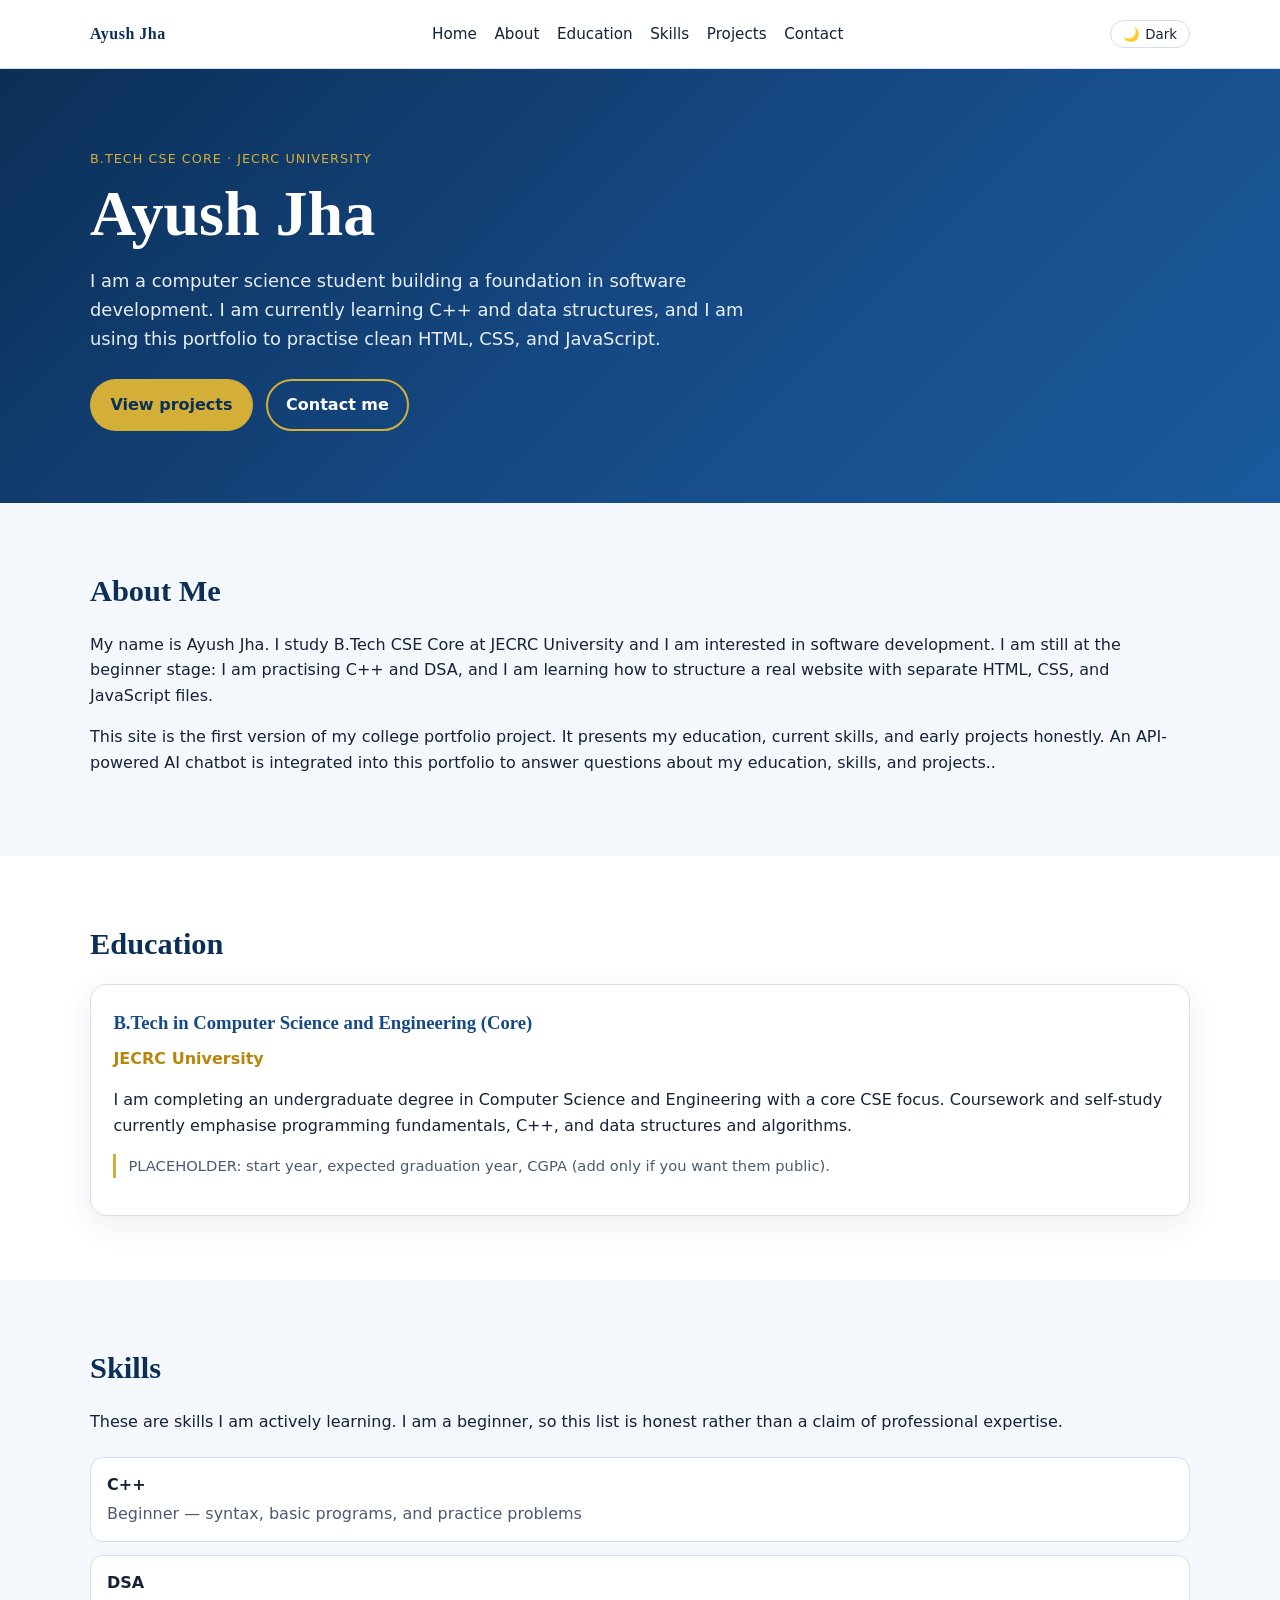
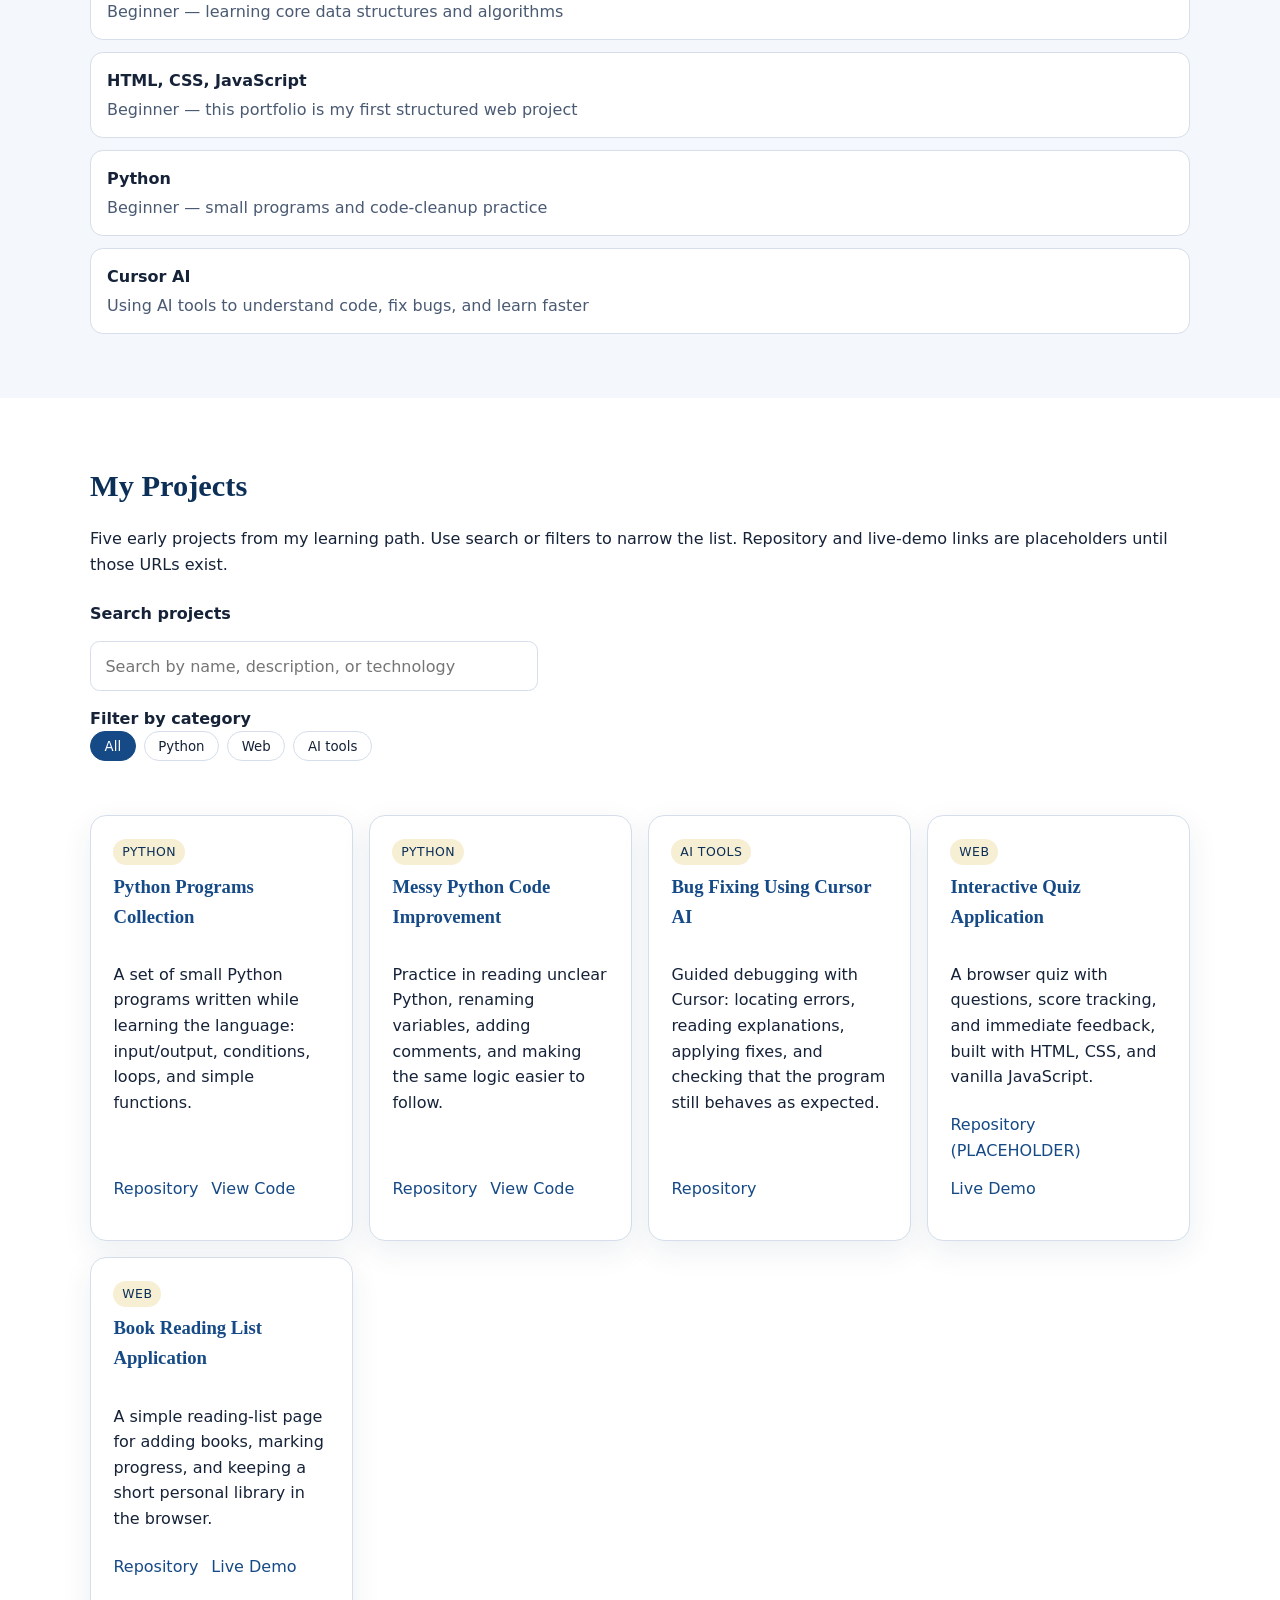
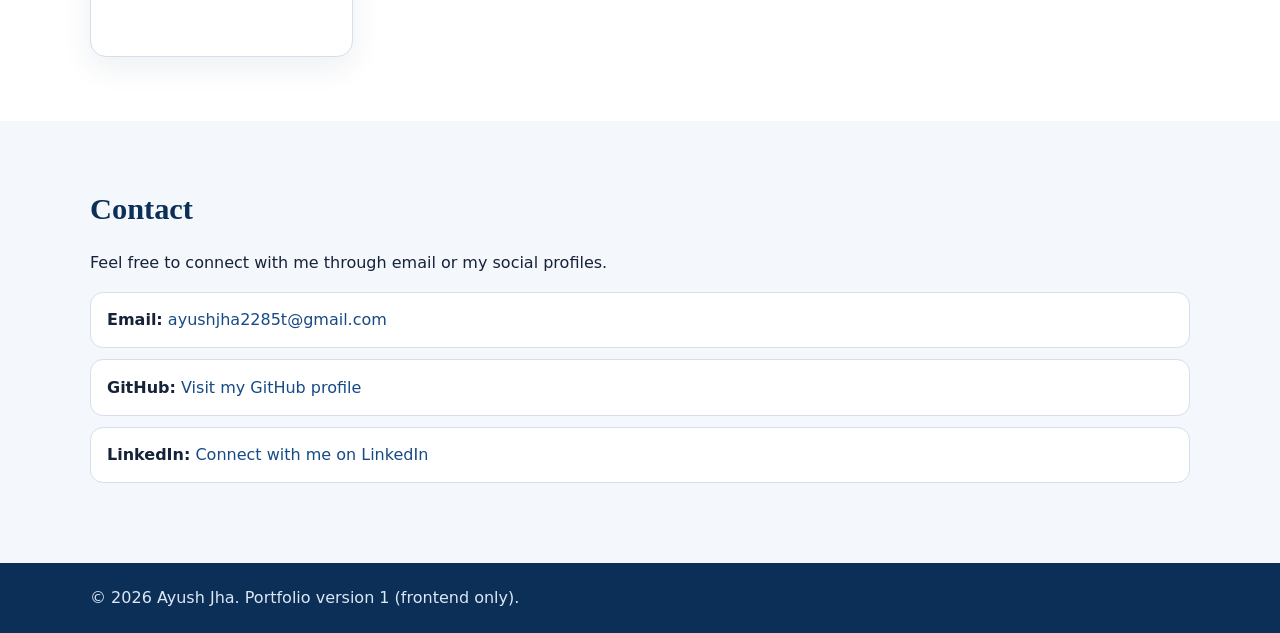
==== index.html @ 2a91a2f9 "Fix book reading list links" ====
<!DOCTYPE html>
<html lang="en">
  <head>
    <meta charset="UTF-8" />
    <meta name="viewport" content="width=device-width, initial-scale=1.0" />
    <meta
      name="description"
      content="Personal portfolio of Ayush Jha, B.Tech CSE student at JECRC University."
    />
    <title>Ayush Jha | Portfolio</title>
    <!-- Styles live in a separate file so HTML stays easy to read. -->
    <link rel="stylesheet" href="style.css" />
  </head>
  <body>
    <a class="skip-link" href="#main">Skip to main content</a>

    <header class="site-header">
      <div class="container header-inner">
        <a class="logo" href="#home">Ayush Jha</a>

        <!-- Desktop navigation. On small screens this becomes a slide-down menu. -->
        <nav class="site-nav" id="primary-nav" aria-label="Primary">
          <ul class="nav-list">
            <li><a href="#home">Home</a></li>
            <li><a href="#about">About</a></li>
            <li><a href="#education">Education</a></li>
            <li><a href="#skills">Skills</a></li>
            <li><a href="#projects">Projects</a></li>
            <li><a href="#contact">Contact</a></li>
          </ul>
        </nav>

        <div class="header-actions">
          <button
            type="button"
            class="theme-toggle"
            id="theme-toggle"
            aria-label="Switch to dark mode"
          >
            <span class="theme-toggle-icon" aria-hidden="true">🌙</span>
            <span class="theme-toggle-text">Dark</span>
          </button>

          <button
            type="button"
            class="nav-toggle"
            id="nav-toggle"
            aria-expanded="false"
            aria-controls="primary-nav"
            aria-label="Open menu"
          >
            <span class="nav-toggle-bar"></span>
            <span class="nav-toggle-bar"></span>
            <span class="nav-toggle-bar"></span>
          </button>
        </div>
      </div>
    </header>

    <main id="main">
      <!-- HOME -->
      <section class="hero" id="home">
        <div class="container hero-inner">
          <p class="eyebrow">B.Tech CSE Core · JECRC University</p>
          <h1>Ayush Jha</h1>
          <p class="hero-lead">
            I am a computer science student building a foundation in software
            development. I am currently learning C++ and data structures, and I
            am using this portfolio to practise clean HTML, CSS, and JavaScript.
          </p>
          <div class="hero-actions">
            <a class="btn btn-primary" href="#projects">View projects</a>
            <a class="btn btn-secondary" href="#contact">Contact me</a>
          </div>
        </div>
      </section>

      <!-- ABOUT -->
      <section class="section" id="about">
        <div class="container">
          <h2>About Me</h2>
          <p>
            My name is Ayush Jha. I study B.Tech CSE Core at JECRC University
            and I am interested in software development. I am still at the
            beginner stage: I am practising C++ and DSA, and I am learning how
            to structure a real website with separate HTML, CSS, and JavaScript
            files.
          </p>
          <p>
            This site is the first version of my college portfolio project. It
            presents my education, current skills, and early projects honestly.
            An API-powered AI chatbot is integrated into this portfolio to answer questions about my education, skills, and projects..
          </p>
        </div>
      </section>

      <!-- EDUCATION -->
      <section class="section section-alt" id="education">
        <div class="container">
          <h2>Education</h2>
          <article class="edu-card">
            <h3>B.Tech in Computer Science and Engineering (Core)</h3>
            <p class="edu-meta">JECRC University</p>
            <p>
              I am completing an undergraduate degree in Computer Science and
              Engineering with a core CSE focus. Coursework and self-study
              currently emphasise programming fundamentals, C++, and data
              structures and algorithms.
            </p>
            <p class="placeholder-note">
              PLACEHOLDER: start year, expected graduation year, CGPA (add only
              if you want them public).
            </p>
          </article>
        </div>
      </section>

      <!-- SKILLS -->
      <section class="section" id="skills">
        <div class="container">
          <h2>Skills</h2>
          <p>
            These are skills I am actively learning. I am a beginner, so this
            list is honest rather than a claim of professional expertise.
          </p>
          <ul class="skill-list">
            <li>
              <strong>C++</strong>
              <span>Beginner — syntax, basic programs, and practice problems</span>
            </li>
            <li>
              <strong>DSA</strong>
              <span>Beginner — learning core data structures and algorithms</span>
            </li>
            <li>
              <strong>HTML, CSS, JavaScript</strong>
              <span>Beginner — this portfolio is my first structured web project</span>
            </li>
            <li>
              <strong>Python</strong>
              <span>Beginner — small programs and code-cleanup practice</span>
            </li>
            <li>
              <strong>Cursor AI</strong>
              <span>Using AI tools to understand code, fix bugs, and learn faster</span>
            </li>
          </ul>
        </div>
      </section>

      <!-- PROJECTS -->
      <section class="section section-alt" id="projects">
        <div class="container">
          <h2>My Projects</h2>
          <p>
            Five early projects from my learning path. Use search or filters to
            narrow the list. Repository and live-demo links are placeholders
            until those URLs exist.
          </p>

          <div class="project-toolbar">
            <label class="search-label" for="project-search">Search projects</label>
            <input
              type="search"
              id="project-search"
              placeholder="Search by name, description, or technology"
            />

            <fieldset class="filter-group">
              <legend>Filter by category</legend>
              <button type="button" class="filter-btn is-active" data-filter="all">
                All
              </button>
              <button type="button" class="filter-btn" data-filter="python">
                Python
              </button>
              <button type="button" class="filter-btn" data-filter="web">
                Web
              </button>
              <button type="button" class="filter-btn" data-filter="ai">
                AI tools
              </button>
            </fieldset>
          </div>

          <p class="filter-status" id="filter-status" aria-live="polite"></p>

          <div class="project-grid" id="project-grid">
            <article
              class="project-card"
              data-category="python" 
              data-search="python programs collection beginner scripts"
            >
              <p class="project-tag">Python</p>
              <h3>Python Programs Collection</h3>
              <p>
                A set of small Python programs written while learning the
                language: input/output, conditions, loops, and simple functions.
              </p>
              <p class="project-links">
                <a href="https://github.com/ayushjha2285t-sudo/PORTFOLIO/tree/main/python-programs" target="_blank" rel="noopener noreferrer">Repository</a>
                <a href="https://github.com/ayushjha2285t-sudo/PORTFOLIO/tree/main/python-programs" target="_blank" rel="noopener noreferrer">View Code</a>
              </p>
            </article>

            <article
              class="project-card"
              data-category="python"
              data-search="messy python code improvement refactor cleanup"
            >
              <p class="project-tag">Python</p>
              <h3>Messy Python Code Improvement</h3>
              <p>
                Practice in reading unclear Python, renaming variables, adding
                comments, and making the same logic easier to follow.
              </p>
              <p class="project-links">
                <a href="https://github.com/ayushjha2285t-sudo/PORTFOLIO/tree/main/messy-python-code" target="_blank" rel="noopener noreferrer">Repository</a>
                <a href="https://github.com/ayushjha2285t-sudo/PORTFOLIO/tree/main/messy-python-code" target="_blank" rel="noopener noreferrer">View Code</a>
              </p>
            </article>

            <article
              class="project-card"
              data-category="ai"
              data-search="bug fixing using cursor ai debugging"
            >
              <p class="project-tag">AI tools</p>
              <h3>Bug Fixing Using Cursor AI</h3>
              <p>
                Guided debugging with Cursor: locating errors, reading
                explanations, applying fixes, and checking that the program
                still behaves as expected.
              </p>
              <p class="project-links">
                <a href="https://github.com/ayushjha2285t-sudo/PORTFOLIO/tree/main/bug-fixing-cursor-ai" target="_blank" rel="noopener noreferrer">Repository</a>
                
              </p>
            </article>

            <article
              class="project-card"
              data-category="web"
              data-search="interactive quiz application html css javascript"
            >
              <p class="project-tag">Web</p>
              <h3>Interactive Quiz Application</h3>
              <p>
                A browser quiz with questions, score tracking, and immediate
                feedback, built with HTML, CSS, and vanilla JavaScript.
              </p>
              <p class="project-links">
                <a href="#projects" data-placeholder-link="true"
                  >Repository (PLACEHOLDER)</a
                >
                <a href="quiz-app/index.html" target="_blank" rel="noopener noreferrer">
                  Live Demo
              </a>
              </p>
            </article>

            <article
              class="project-card"
              data-category="web"
              data-search="book reading list application html css javascript"
            >
              <p class="project-tag">Web</p>
              <h3>Book Reading List Application</h3>
              <p>
                A simple reading-list page for adding books, marking progress,
                and keeping a short personal library in the browser.
              </p>
              <p class="project-links">
                <a href="https://github.com/ayushjha2285t-sudo/PORTFOLIO/tree/main/book-reading-list"
                   target="_blank" rel="noopener noreferrer">Repository</a>
                <a href="book-reading-list/index.html"
                   target="_blank" rel="noopener noreferrer">Live Demo</a>
            </p>
              </p>
            </article>
          </div>
        </div>
      </section>

      <!-- CONTACT -->
      <!-- CONTACT -->
<section class="section" id="contact">
  <div class="container">
    <h2>Contact</h2>
    <p>
      Feel free to connect with me through email or my social profiles.
    </p>

    <ul class="contact-list">
      <li>
        <strong>Email:</strong>
        <a href="mailto:ayushjha2285t@gmail.com">
          ayushjha2285t@gmail.com
        </a>
      </li>

      <li>
        <strong>GitHub:</strong>
        <a
          href="https://github.com/ayushjha2285t-sudo"
          target="_blank"
          rel="noopener noreferrer"
        >
          Visit my GitHub profile
        </a>
      </li>

      <li>
        <strong>LinkedIn:</strong>
        <a
          href="https://www.linkedin.com/in/ayush-jha-2b986437b/?isSelfProfile=true"
          target="_blank"
          rel="noopener noreferrer"
        >
          Connect with me on LinkedIn
        </a>
      </li>
    </ul>
  </div>
</section>
    </main>

    <footer class="site-footer">
      <div class="container">
        <p>&copy; 2026 Ayush Jha. Portfolio version 1 (frontend only).</p>
      </div>
    </footer>

    <script src="script.js"></script>
  </body>
</html>
---- style.css ----
/* Colour tokens: professional blue, white, and gold.
   Dark mode overrides the same names so components stay simple. */
:root {
  --blue-900: #0b2f57;
  --blue-700: #164a86;
  --blue-500: #1f6fbf;
  --gold-600: #b8860b;
  --gold-500: #d4af37;
  --gold-100: #f7efd4;
  --white: #ffffff;
  --bg: #f4f7fb;
  --bg-alt: #ffffff;
  --text: #152238;
  --muted: #4a5a73;
  --border: #d5deea;
  --shadow: 0 10px 30px rgba(11, 47, 87, 0.08);
  --header-bg: rgba(255, 255, 255, 0.92);
  --card-bg: #ffffff;
  --focus: #1f6fbf;
}

html[data-theme="dark"] {
  --bg: #0d1624;
  --bg-alt: #121d2e;
  --text: #e8eef7;
  --muted: #b3c0d4;
  --border: #2a3c55;
  --shadow: 0 10px 30px rgba(0, 0, 0, 0.35);
  --header-bg: rgba(13, 22, 36, 0.94);
  --card-bg: #162338;
  --gold-100: #3a3114;
  --focus: #d4af37;
}

*,
*::before,
*::after {
  box-sizing: border-box;
}

html {
  scroll-behavior: smooth;
}

body {
  margin: 0;
  font-family: "Segoe UI", system-ui, sans-serif;
  background: var(--bg);
  color: var(--text);
  line-height: 1.6;
}

h1,
h2,
h3,
.logo {
  font-family: Georgia, "Times New Roman", serif;
}

img {
  max-width: 100%;
}

a {
  color: var(--blue-700);
  text-decoration: none;
  transition: color 0.2s ease, background-color 0.2s ease, border-color 0.2s ease;
}

html[data-theme="dark"] a {
  color: #7eb6ef;
}

a:hover,
a:focus-visible {
  color: var(--gold-600);
  text-decoration: underline;
}

:focus-visible {
  outline: 3px solid var(--focus);
  outline-offset: 3px;
}

.skip-link {
  position: absolute;
  left: 1rem;
  top: -4rem;
  background: var(--blue-900);
  color: var(--white);
  padding: 0.5rem 0.9rem;
  z-index: 100;
}

.skip-link:focus {
  top: 0.75rem;
  color: var(--white);
  text-decoration: none;
}

.container {
  width: min(1100px, calc(100% - 2rem));
  margin-inline: auto;
}

.site-header {
  position: sticky;
  top: 0;
  z-index: 50;
  background: var(--bg-alt);
  border-bottom: 1px solid var(--border);
}

.header-inner {
  display: flex;
  align-items: center;
  justify-content: space-between;
  gap: 1rem;
  min-height: 4.25rem;
}

.logo {
  font-weight: 700;
  letter-spacing: 0.03em;
  color: var(--blue-900);
  text-decoration: none;
}

html[data-theme="dark"] .logo {
  color: var(--gold-500);
}

.logo:hover,
.logo:focus-visible {
  color: var(--gold-600);
  text-decoration: none;
}

.nav-list {
  display: flex;
  gap: 1.1rem;
  list-style: none;
  margin: 0;
  padding: 0;
}

.nav-list a {
  color: var(--text);
  font-size: 0.95rem;
  text-decoration: none;
  padding-bottom: 0.15rem;
  border-bottom: 2px solid transparent;
}

.nav-list a:hover,
.nav-list a:focus-visible {
  color: var(--blue-700);
  border-bottom-color: var(--gold-500);
  text-decoration: none;
}

.header-actions {
  display: flex;
  align-items: center;
  gap: 0.6rem;
}

.theme-toggle,
.nav-toggle,
.filter-btn,
.btn {
  font-family: inherit;
  cursor: pointer;
}

.theme-toggle {
  display: inline-flex;
  align-items: center;
  gap: 0.35rem;
  border: 1px solid var(--border);
  background: var(--card-bg);
  color: var(--text);
  border-radius: 999px;
  padding: 0.35rem 0.75rem;
}

.theme-toggle:hover,
.theme-toggle:focus-visible {
  border-color: var(--gold-500);
  background: var(--gold-100);
}

.nav-toggle {
  display: none;
  width: 2.5rem;
  height: 2.5rem;
  border: 1px solid var(--border);
  background: var(--card-bg);
  border-radius: 0.4rem;
  padding: 0.45rem;
  flex-direction: column;
  justify-content: center;
  gap: 0.28rem;
}

.nav-toggle-bar {
  display: block;
  height: 2px;
  background: var(--blue-900);
}

html[data-theme="dark"] .nav-toggle-bar {
  background: var(--gold-500);
}

.hero {
  background:
    linear-gradient(135deg, var(--blue-900), var(--blue-700) 55%, #1a5a9c);
  color: var(--white);
  padding: 5rem 0 4.5rem;
}

.eyebrow {
  margin: 0 0 0.6rem;
  letter-spacing: 0.08em;
  text-transform: uppercase;
  font-size: 0.8rem;
  color: var(--gold-500);
}

.hero h1 {
  margin: 0 0 1rem;
  font-size: clamp(2.2rem, 5vw, 4rem);
  line-height: 1.1;
}

.hero-lead {
  max-width: 42rem;
  font-size: 1.12rem;
  color: #e7eef8;
}

.hero-actions {
  display: flex;
  flex-wrap: wrap;
  gap: 0.8rem;
  margin-top: 1.6rem;
}

.btn {
  display: inline-block;
  padding: 0.7rem 1.15rem;
  border-radius: 999px;
  text-decoration: none;
  border: 2px solid transparent;
  font-weight: 700;
}

.btn-primary {
  background: var(--gold-500);
  color: var(--blue-900);
}

.btn-primary:hover,
.btn-primary:focus-visible {
  background: var(--white);
  color: var(--blue-900);
  text-decoration: none;
}

.btn-secondary {
  background: transparent;
  color: var(--white);
  border-color: var(--gold-500);
}

.btn-secondary:hover,
.btn-secondary:focus-visible {
  background: var(--gold-500);
  color: var(--blue-900);
  text-decoration: none;
}

.hero,
.section {
  scroll-margin-top: 4.5rem;
}

.section {
  padding: 4rem 0;
}

.section-alt {
  background: var(--bg-alt);
}

h2 {
  margin: 0 0 1rem;
  color: var(--blue-900);
  font-size: 1.9rem;
}

html[data-theme="dark"] h2,
html[data-theme="dark"] h3 {
  color: var(--gold-500);
}

h3 {
  margin: 0 0 0.5rem;
  color: var(--blue-700);
}

.edu-card,
.project-card {
  background: var(--card-bg);
  border: 1px solid var(--border);
  border-radius: 1rem;
  padding: 1.4rem;
  box-shadow: var(--shadow);
}

.edu-meta {
  margin-top: 0;
  color: var(--gold-600);
  font-weight: 700;
}

.placeholder-note {
  font-size: 0.92rem;
  color: var(--muted);
  border-left: 3px solid var(--gold-500);
  padding-left: 0.75rem;
}

.skill-list {
  list-style: none;
  padding: 0;
  margin: 1.4rem 0 0;
  display: grid;
  gap: 0.8rem;
}

.skill-list li {
  background: var(--card-bg);
  border: 1px solid var(--border);
  border-radius: 0.8rem;
  padding: 0.9rem 1rem;
  display: grid;
  gap: 0.2rem;
}

.skill-list span {
  color: var(--muted);
}

.project-toolbar {
  display: grid;
  gap: 0.9rem;
  margin: 1.5rem 0 1rem;
}

.search-label {
  font-weight: 700;
}

#project-search {
  width: 100%;
  max-width: 28rem;
  padding: 0.7rem 0.9rem;
  border: 1px solid var(--border);
  border-radius: 0.6rem;
  background: var(--card-bg);
  color: var(--text);
  font: inherit;
}

.filter-group {
  border: 0;
  padding: 0;
  margin: 0;
  display: flex;
  flex-wrap: wrap;
  gap: 0.5rem;
  align-items: center;
}

.filter-group legend {
  padding: 0;
  margin-right: 0.5rem;
  font-weight: 700;
}

.filter-btn {
  border: 1px solid var(--border);
  background: var(--card-bg);
  color: var(--text);
  border-radius: 999px;
  padding: 0.4rem 0.85rem;
}

.filter-btn:hover,
.filter-btn:focus-visible {
  border-color: var(--gold-500);
  color: var(--blue-900);
}

html[data-theme="dark"] .filter-btn:hover,
html[data-theme="dark"] .filter-btn:focus-visible {
  color: var(--gold-500);
}

.filter-btn.is-active {
  background: var(--blue-700);
  color: var(--white);
  border-color: var(--blue-700);
}

.filter-status {
  min-height: 1.4em;
  color: var(--muted);
  margin: 0 0 1rem;
}

.project-grid {
  display: grid;
  grid-template-columns: repeat(auto-fit, minmax(250px, 1fr));
  gap: 1rem;
}

.project-card {
  display: flex;
  flex-direction: column;
  gap: 0.4rem;
  transition: transform 0.2s ease, border-color 0.2s ease;
}

.project-card:hover {
  transform: translateY(-4px);
  border-color: var(--gold-500);
}

.project-card.is-hidden {
  display: none;
}

.project-tag {
  margin: 0;
  width: fit-content;
  background: var(--gold-100);
  color: var(--blue-900);
  font-size: 0.78rem;
  letter-spacing: 0.04em;
  text-transform: uppercase;
  padding: 0.2rem 0.55rem;
  border-radius: 999px;
}

html[data-theme="dark"] .project-tag {
  color: var(--gold-500);
}

.project-links {
  margin-top: auto;
  display: flex;
  flex-wrap: wrap;
  gap: 0.8rem;
}

.contact-list {
  list-style: none;
  padding: 0;
  display: grid;
  gap: 0.7rem;
}

.contact-list li {
  background: var(--card-bg);
  border: 1px solid var(--border);
  border-radius: 0.8rem;
  padding: 0.9rem 1rem;
}

.site-footer {
  background: var(--blue-900);
  color: #dce7f5;
  padding: 1.4rem 0;
}

.site-footer p {
  margin: 0;
}

/* Mobile navigation */
@media (max-width: 800px) {
  .nav-toggle {
    display: inline-flex;
  }

  .site-nav {
    display: none;
    position: absolute;
    left: 0;
    right: 0;
    top: 100%;
    z-index: 60;
    background: var(--bg-alt);
    border-bottom: 1px solid var(--border);
    padding: 0.75rem 1rem 1rem;
    box-shadow: var(--shadow);
  }

  .site-nav.is-open {
    display: block;
  }

  .nav-list {
    flex-direction: column;
    gap: 0.4rem;
  }

  .nav-list a {
    display: block;
    padding: 0.55rem 0.2rem;
  }
}

@media (max-width: 520px) {
  .hero {
    padding: 3.5rem 0 3rem;
  }

  .theme-toggle-text {
    display: none;
  }
}
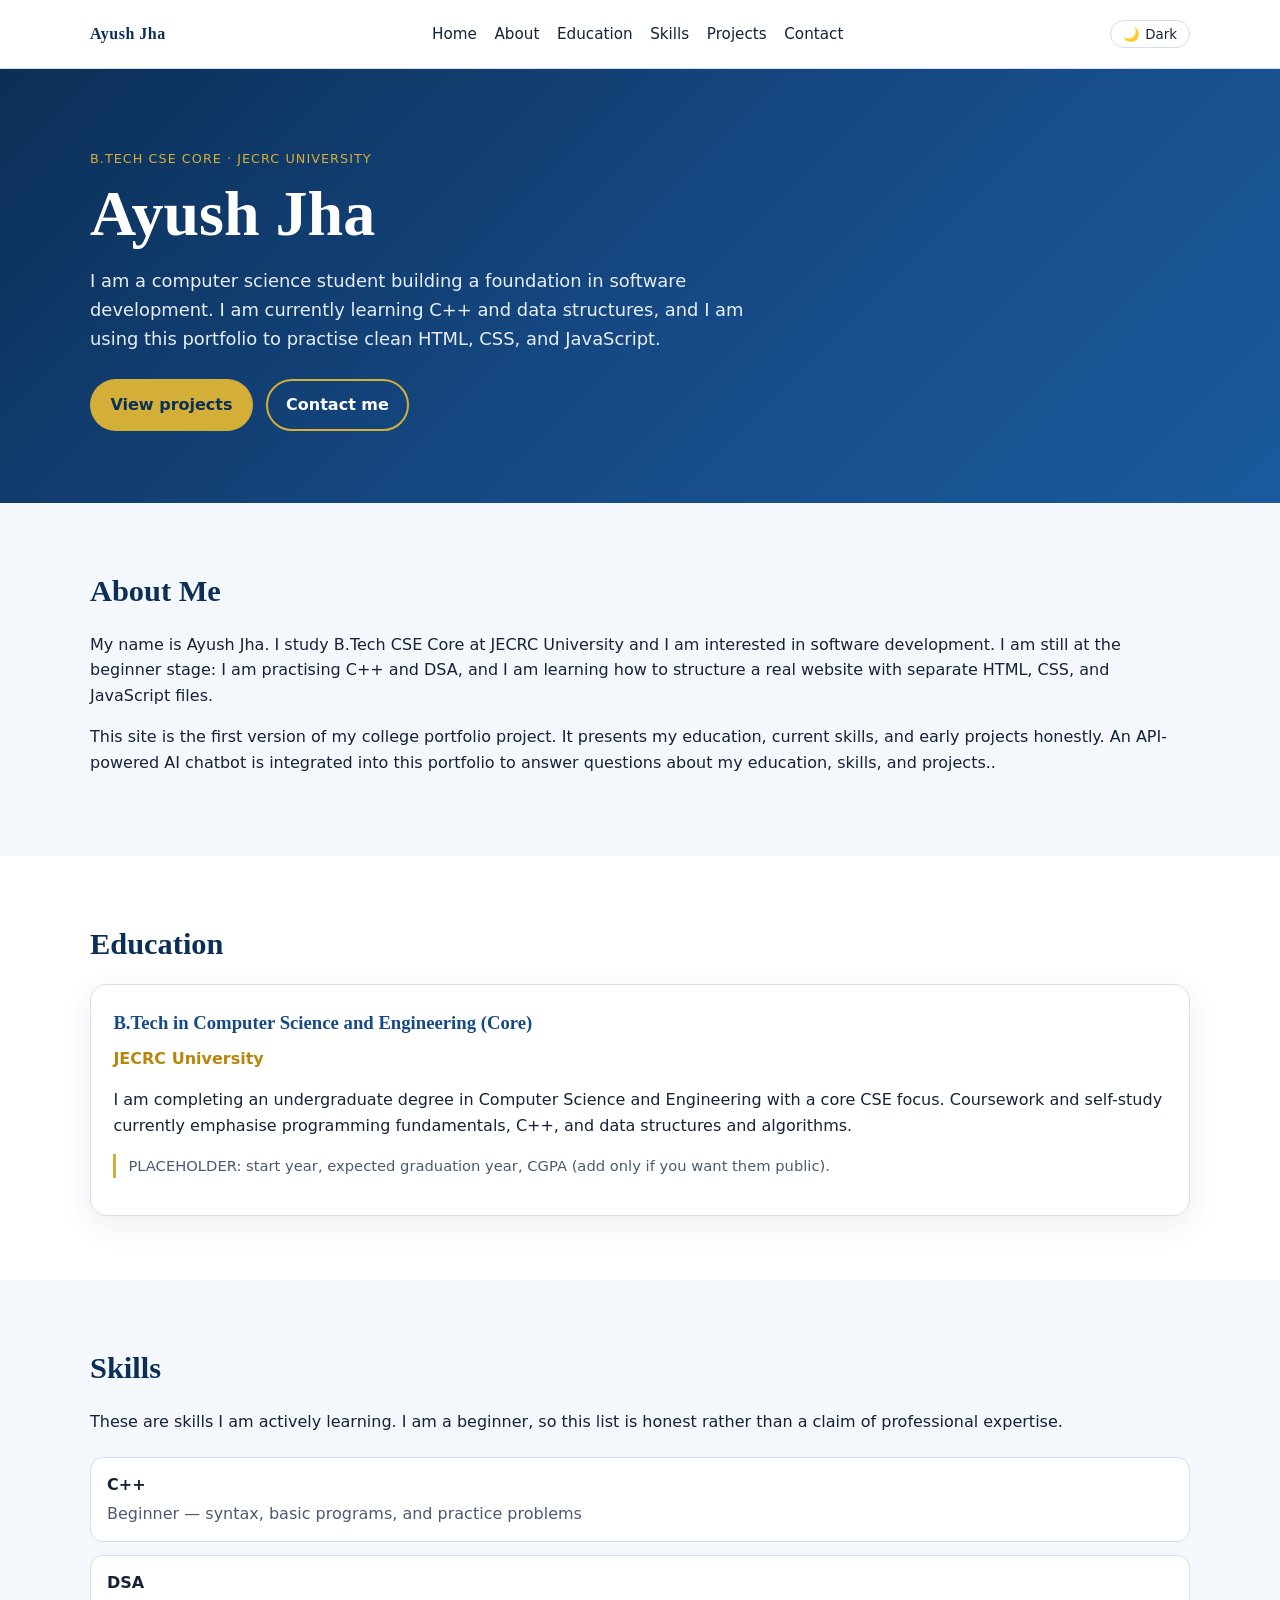
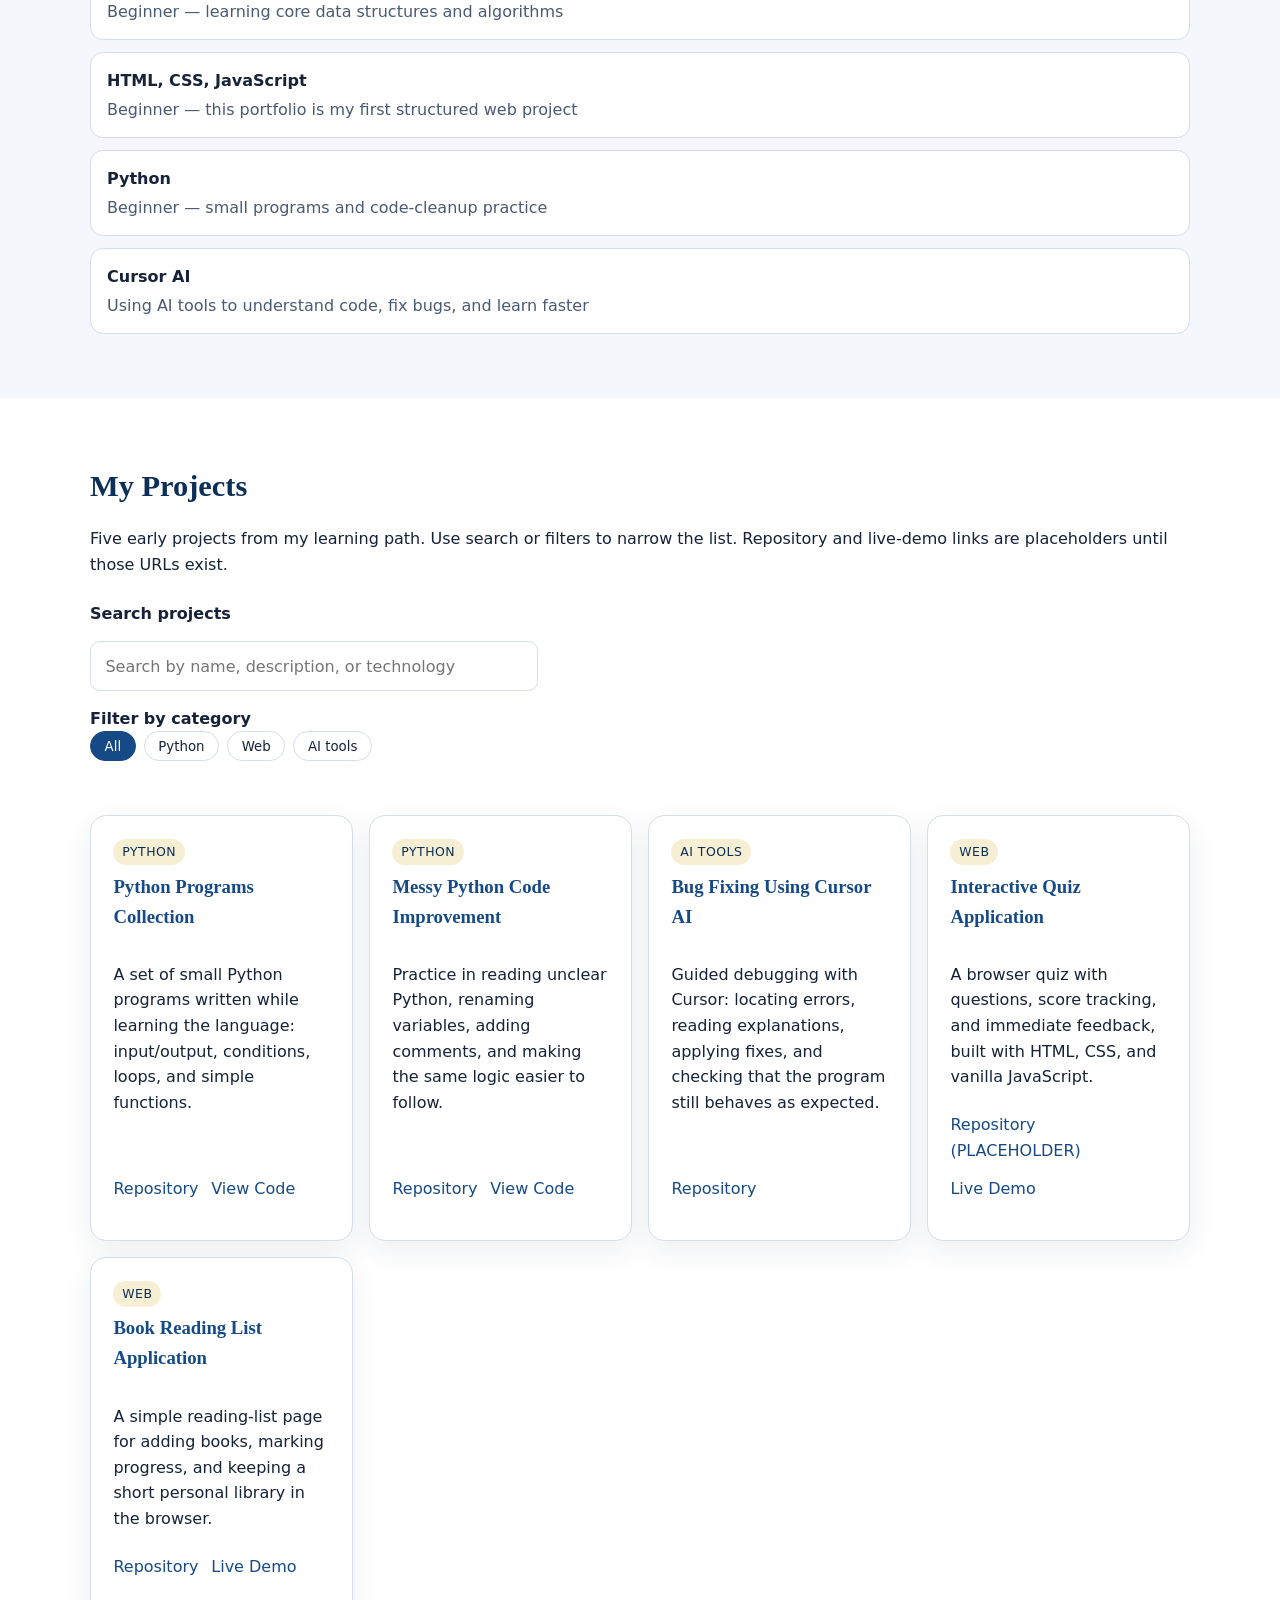
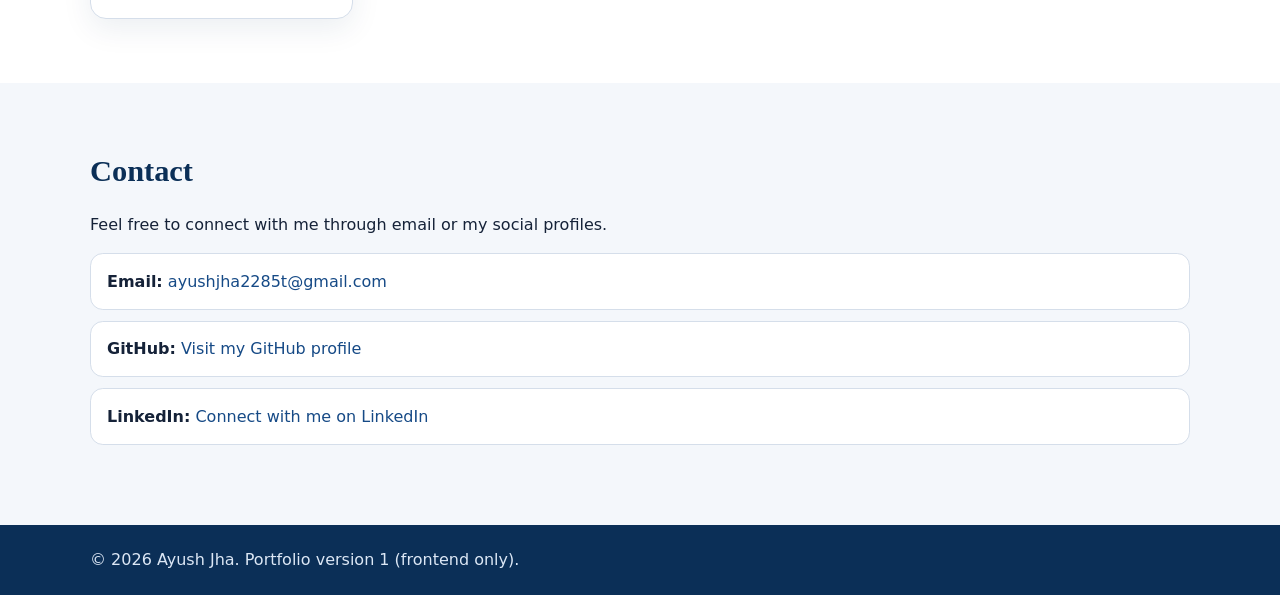
==== commit b593219a: "Fix project demo links" ====
--- a/index.html
+++ b/index.html
@@ -276,7 +276,7 @@
                 <a href="book-reading-list/index.html"
                    target="_blank" rel="noopener noreferrer">Live Demo</a>
             </p>
-              </p>
+        
             </article>
           </div>
         </div>
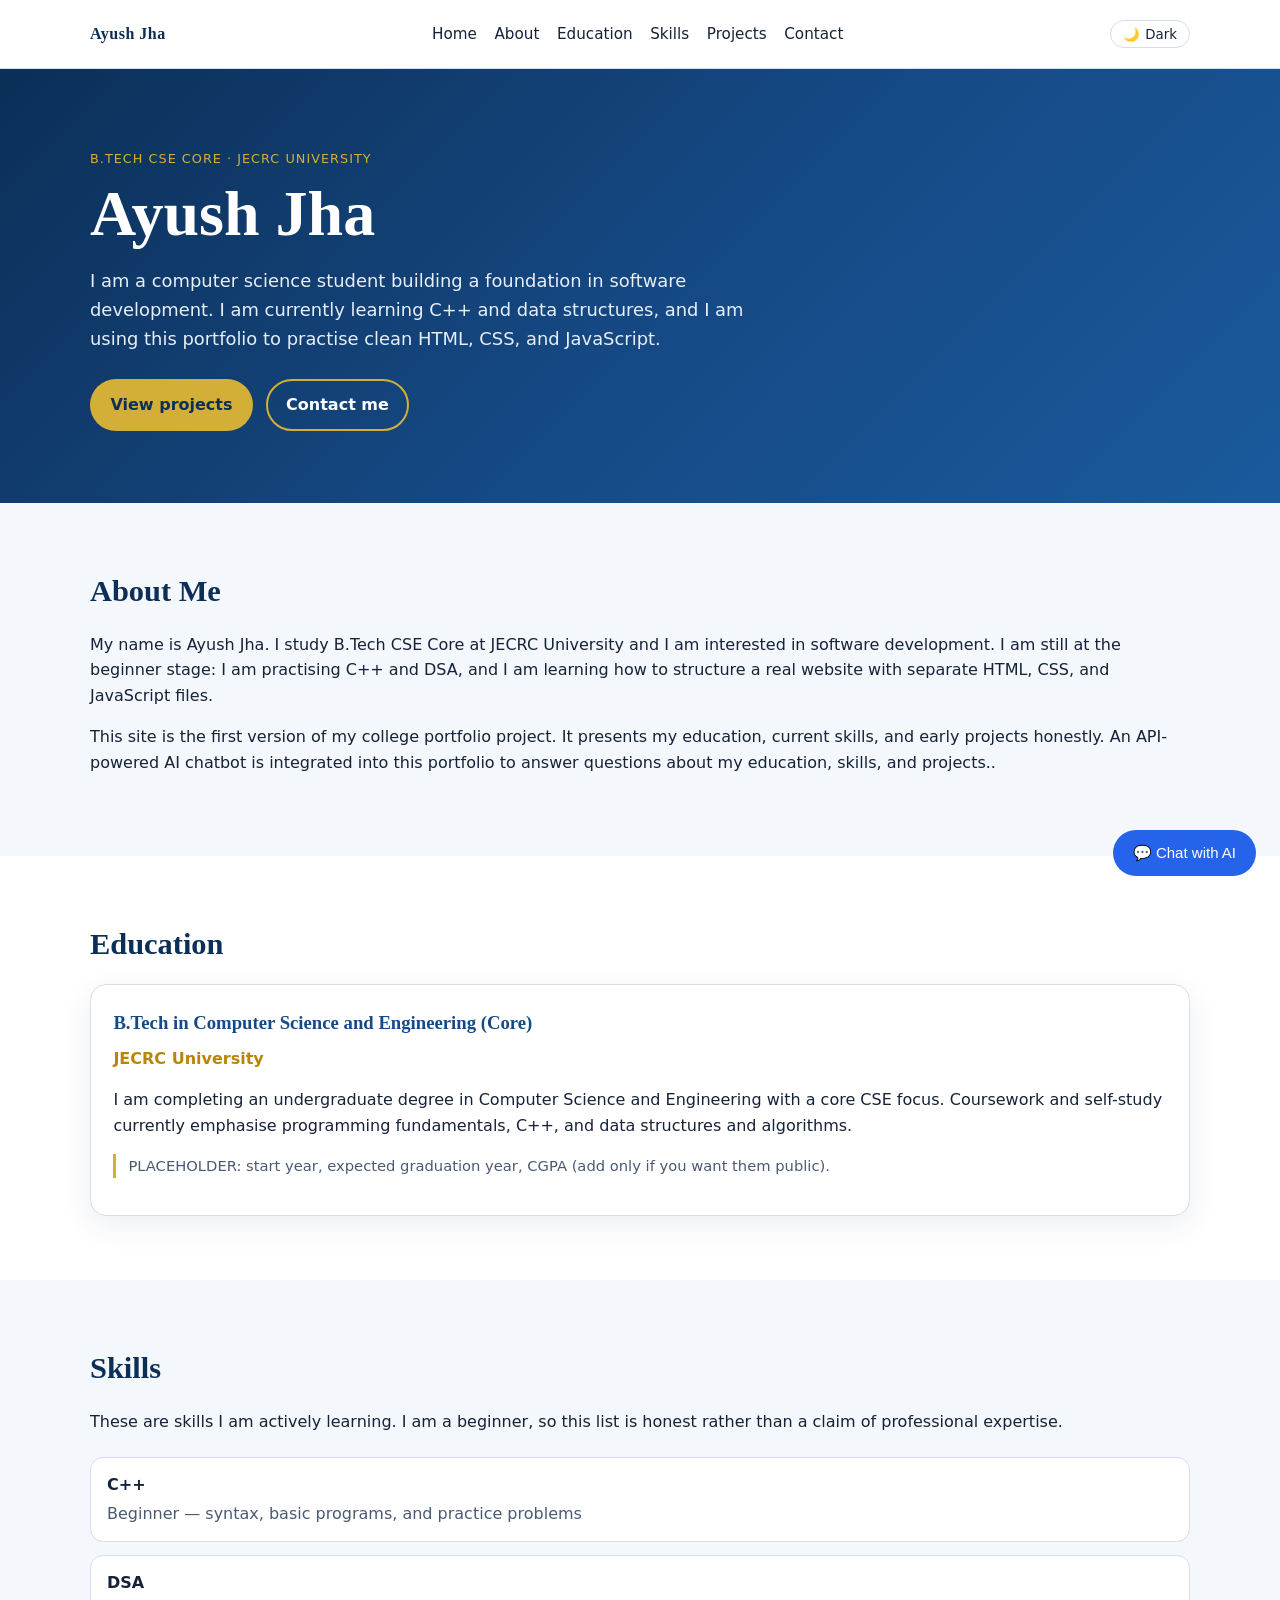
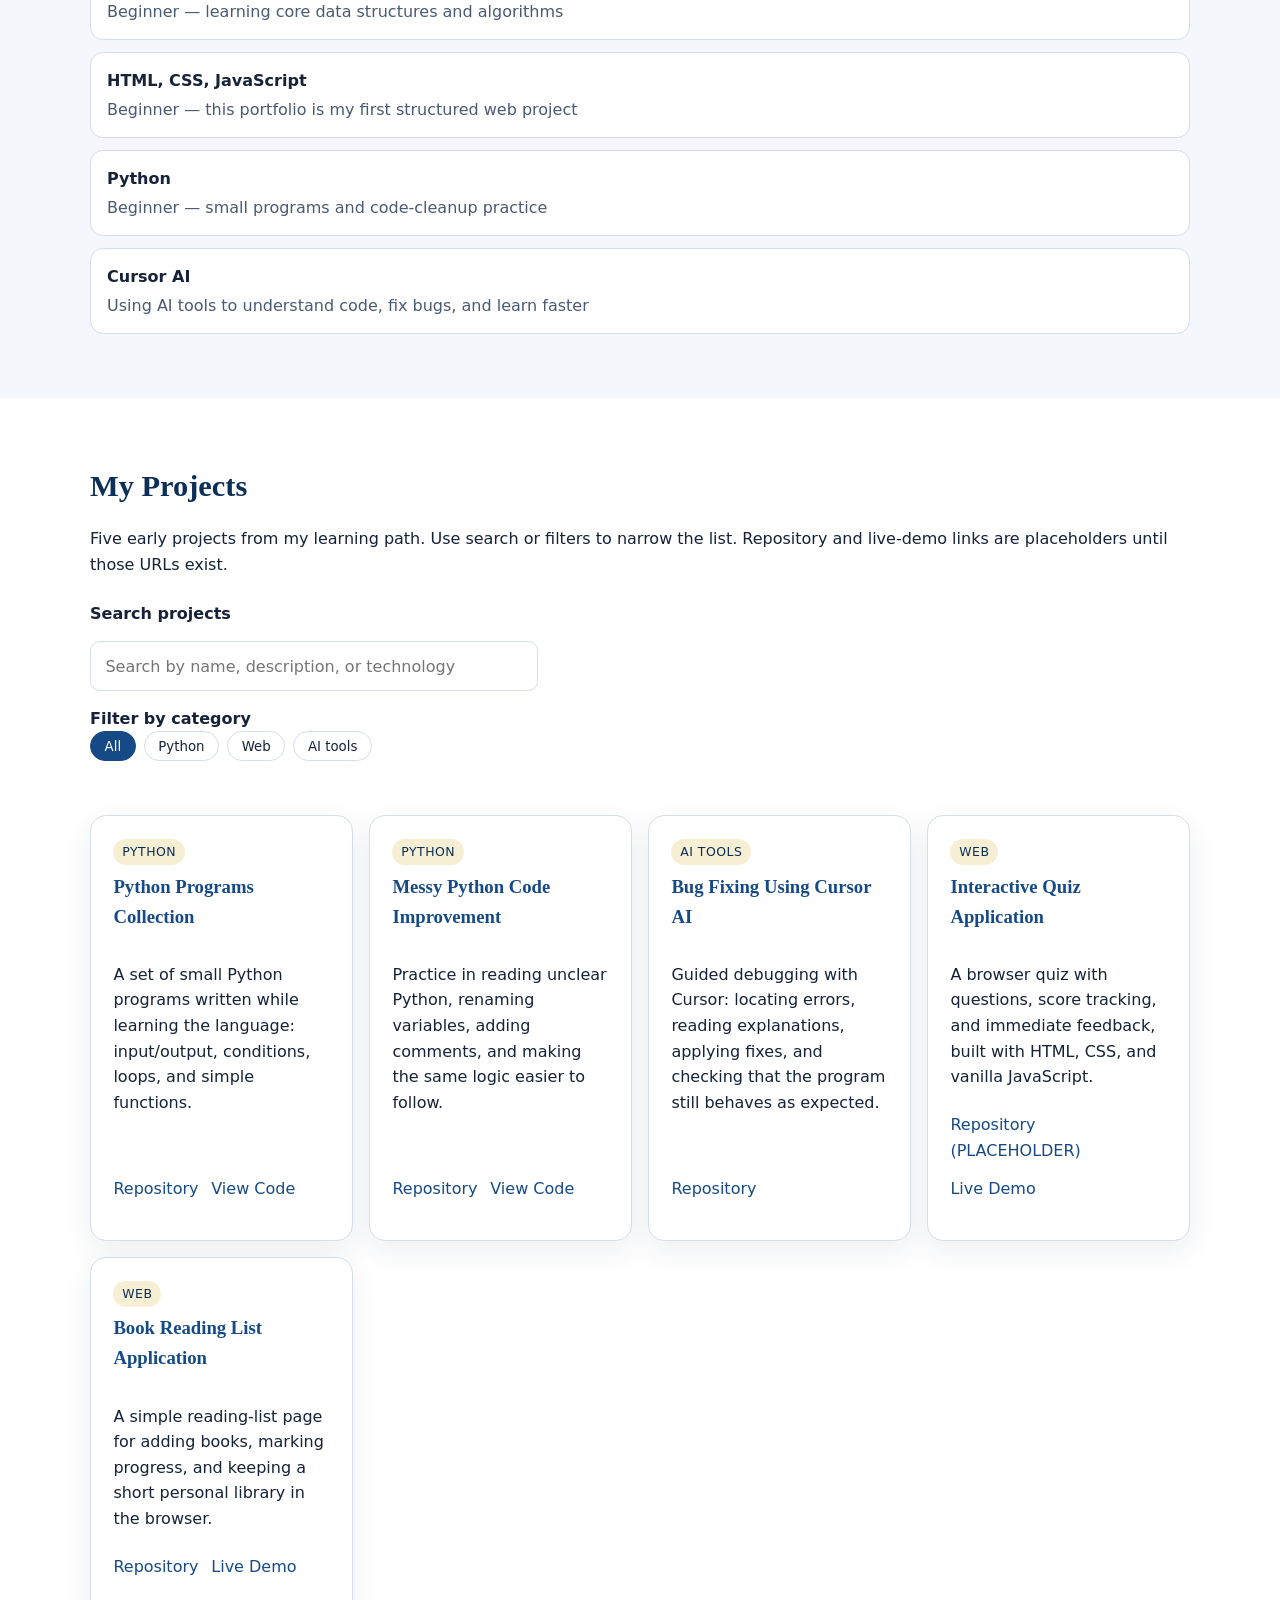
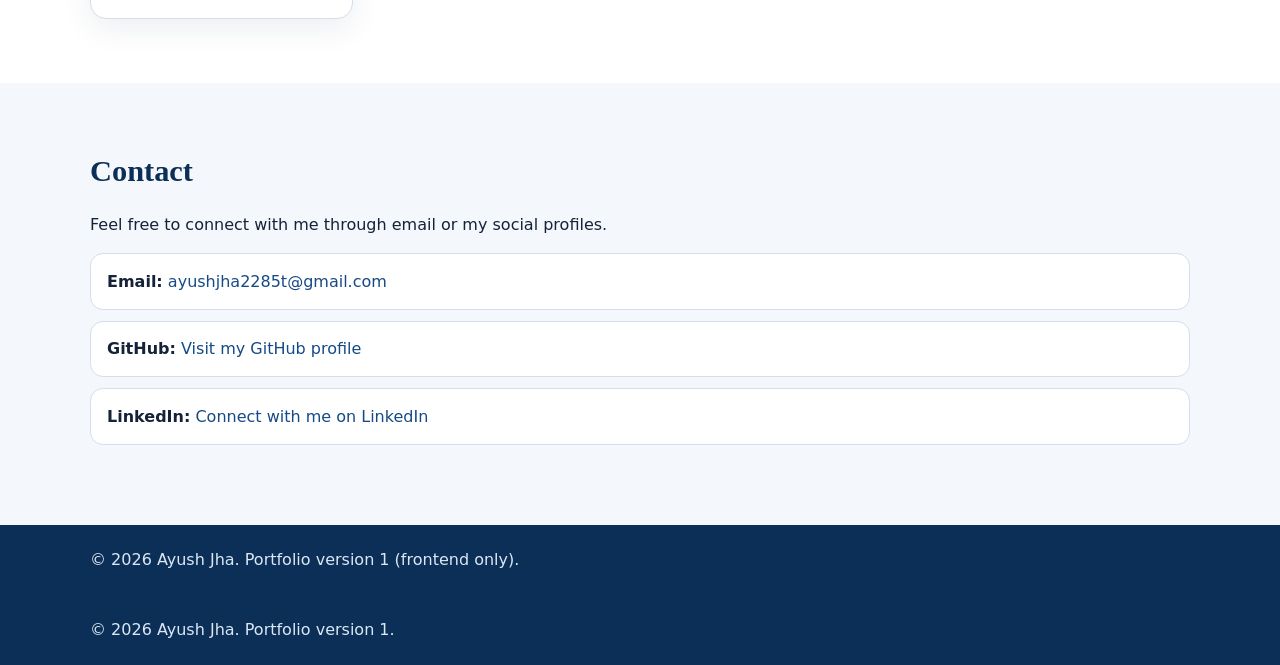
==== commit e5321b75: "Add floating chatbot" ====
--- a/index.html
+++ b/index.html
@@ -331,6 +331,33 @@
       </div>
     </footer>
 
+    <footer class="site-footer">
+      <div class="container">
+        <p>&copy; 2026 Ayush Jha. Portfolio version 1.</p>
+      </div>
+    </footer>
+  
+    <!-- Floating AI Chatbot -->
+    <div id="chatbot">
+      <button id="chat-toggle" type="button">💬 Chat with AI</button>
+  
+      <div id="chat-window" hidden>
+        <div id="chat-messages">
+          Hi! Ask me about my portfolio.
+        </div>
+  
+        <form id="chat-form">
+          <input
+            id="chat-input"
+            type="text"
+            placeholder="Type your message..."
+            required
+          />
+          <button id="chat-send" type="submit">Send</button>
+        </form>
+      </div>
+    </div>
+  
     <script src="script.js"></script>
   </body>
-</html>
+  </html>
--- a/style.css
+++ b/style.css
@@ -533,3 +533,52 @@
     display: none;
   }
 }
+/* Floating AI Chatbot */
+#chatbot {
+  position: fixed;
+  right: 24px;
+  bottom: 24px;
+  z-index: 9999;
+  font-family: Arial, sans-serif;
+}
+
+#chat-toggle {
+  background: #2563eb;
+  color: white;
+  border: none;
+  border-radius: 30px;
+  padding: 14px 20px;
+  cursor: pointer;
+  font-size: 15px;
+}
+
+#chat-window {
+  width: 300px;
+  height: 350px;
+  margin-bottom: 10px;
+  padding: 15px;
+  border-radius: 12px;
+  background: white;
+  color: #222;
+  box-shadow: 0 4px 20px rgba(0, 0, 0, 0.25);
+}
+
+#chat-window[hidden] {
+  display: none;
+}
+
+#chat-messages {
+  height: 250px;
+  overflow-y: auto;
+  margin-bottom: 10px;
+}
+
+#chat-input {
+  width: 65%;
+  padding: 8px;
+}
+
+#chat-send {
+  padding: 8px;
+  cursor: pointer;
+}
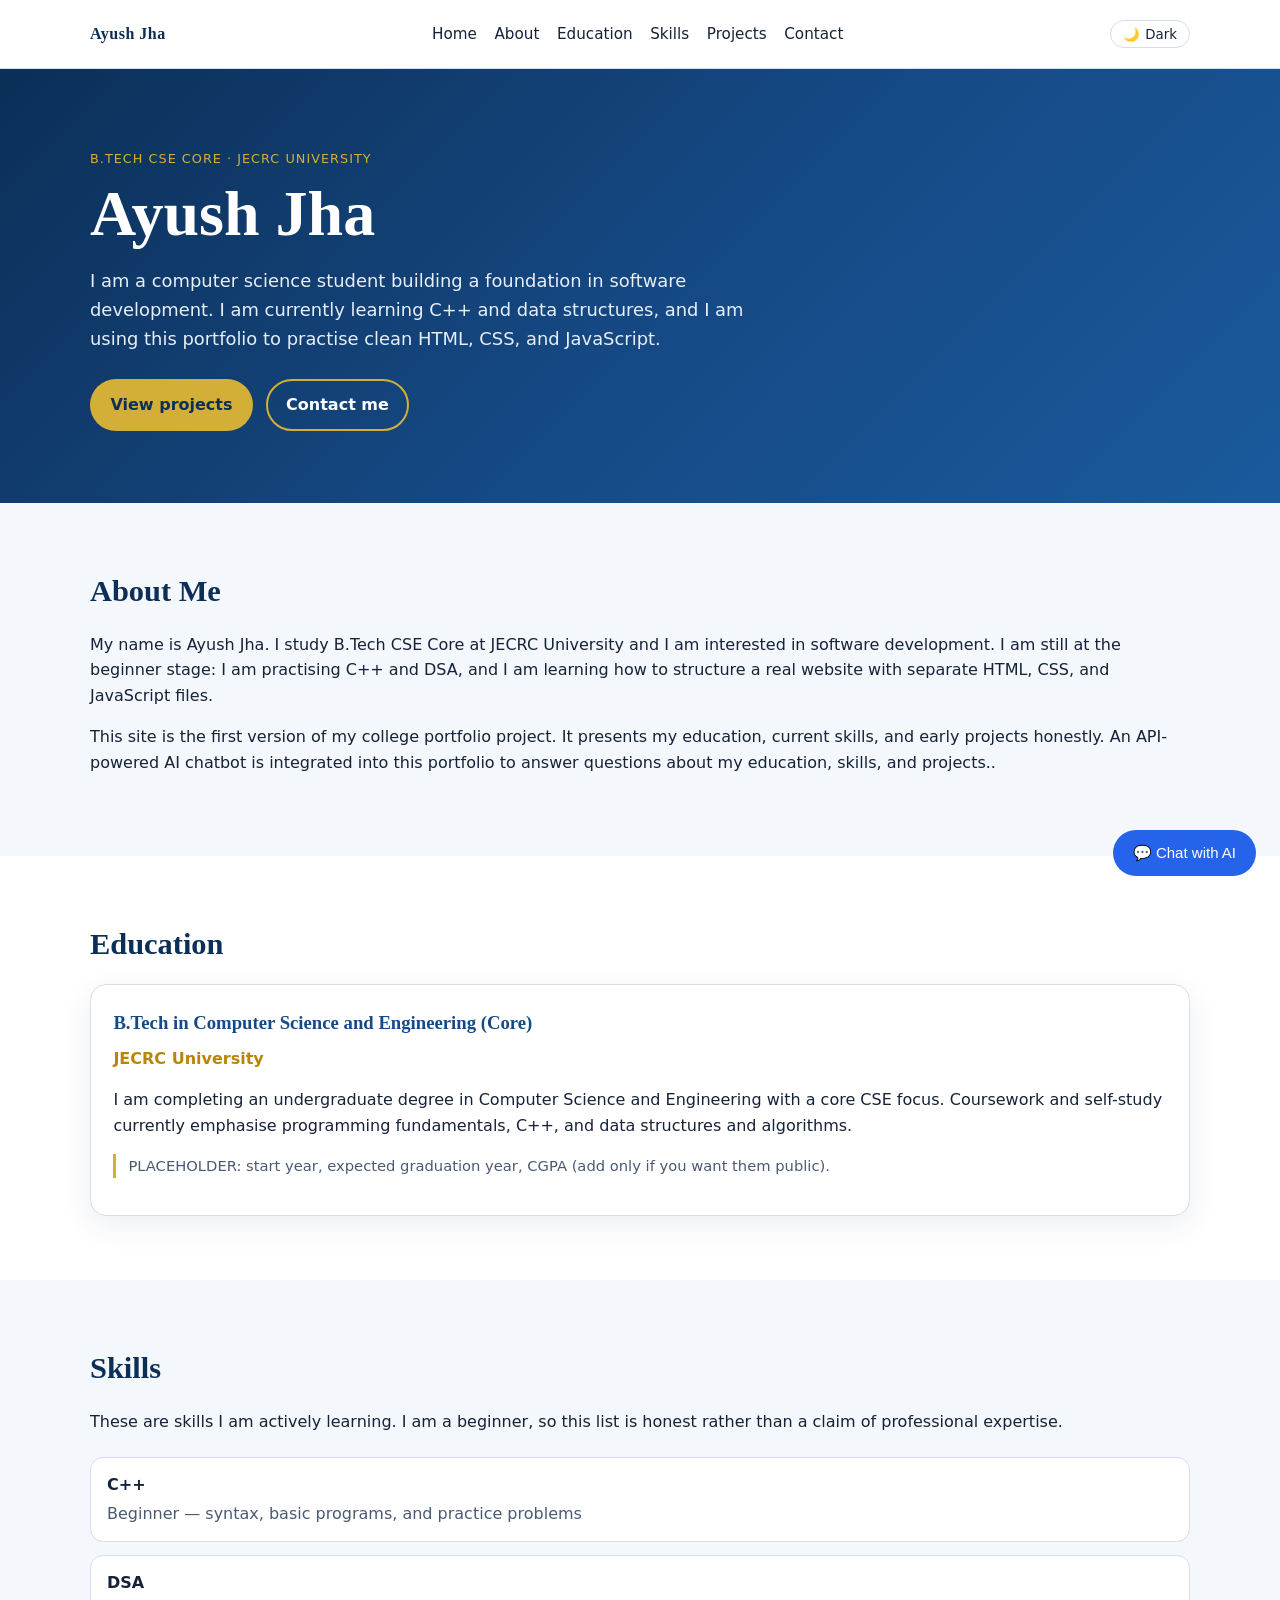
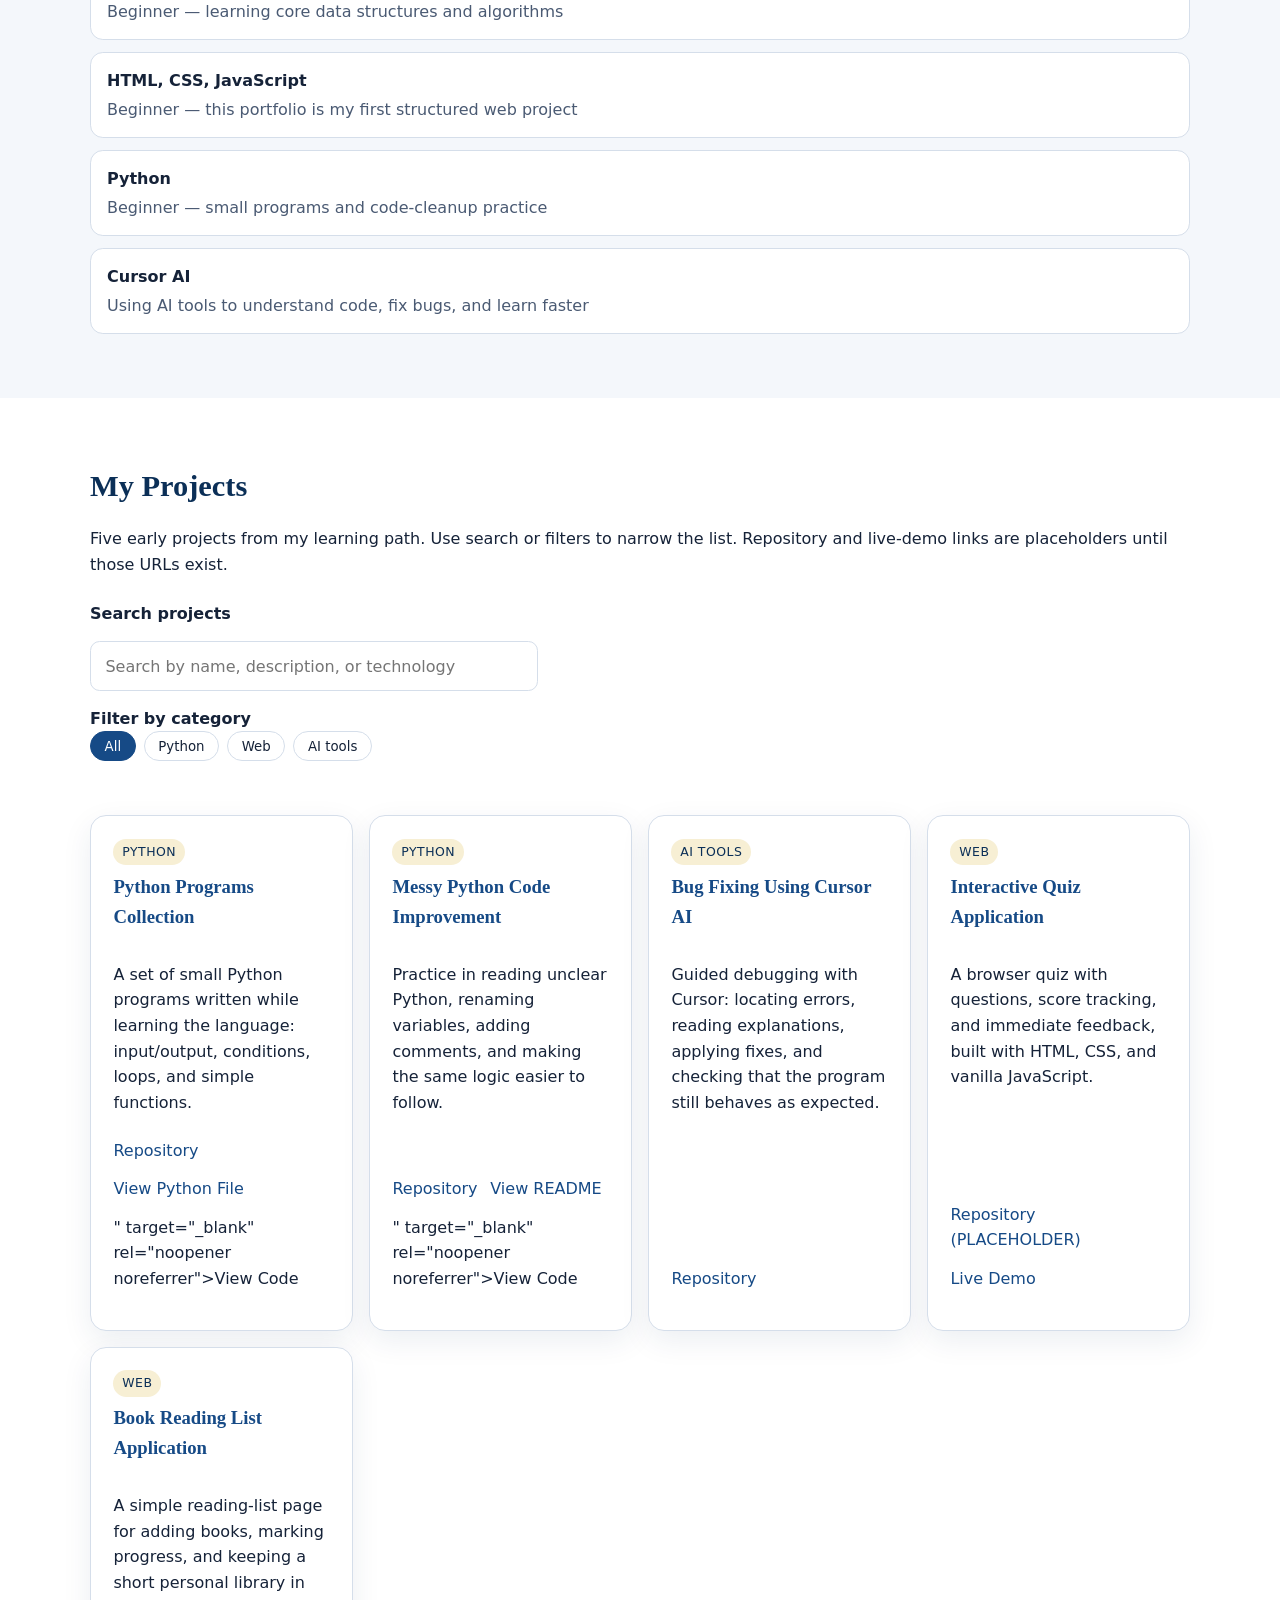
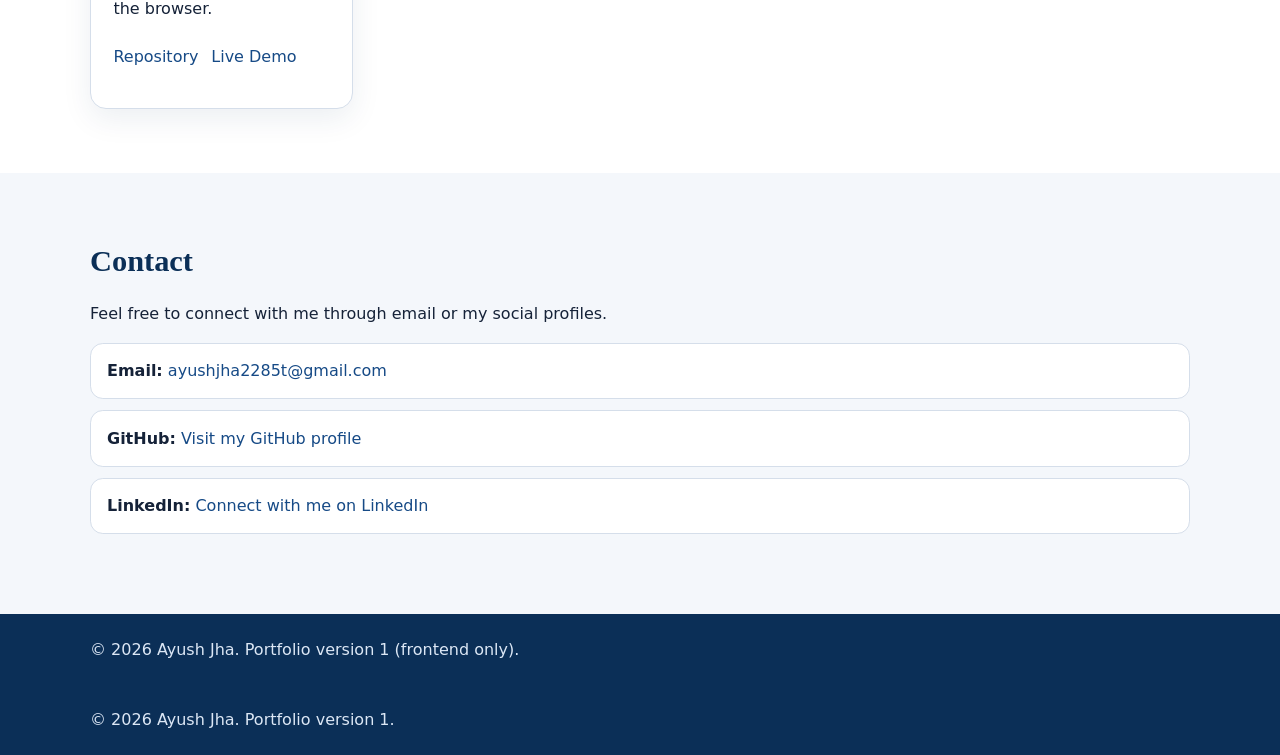
==== commit 41f8407c: "Fix messy Python project links" ====
--- a/index.html
+++ b/index.html
@@ -198,8 +198,9 @@
                 language: input/output, conditions, loops, and simple functions.
               </p>
               <p class="project-links">
-                <a href="https://github.com/ayushjha2285t-sudo/PORTFOLIO/tree/main/python-programs" target="_blank" rel="noopener noreferrer">Repository</a>
-                <a href="https://github.com/ayushjha2285t-sudo/PORTFOLIO/tree/main/python-programs" target="_blank" rel="noopener noreferrer">View Code</a>
+                <a href="https://github.com/ayushjha2285t-sudo/my_portfolio2461/tree/main/python-programs" target="_blank" rel="noopener noreferrer">Repository</a>
+                
+                <a href="https://github.com/ayushjha2285t-sudo/my_portfolio2461/blob/main/python-programs/programs.py" target="_blank" rel="noopener noreferrer">View Python File</a>" target="_blank" rel="noopener noreferrer">View Code</a>
               </p>
             </article>
 
@@ -215,8 +216,8 @@
                 comments, and making the same logic easier to follow.
               </p>
               <p class="project-links">
-                <a href="https://github.com/ayushjha2285t-sudo/PORTFOLIO/tree/main/messy-python-code" target="_blank" rel="noopener noreferrer">Repository</a>
-                <a href="https://github.com/ayushjha2285t-sudo/PORTFOLIO/tree/main/messy-python-code" target="_blank" rel="noopener noreferrer">View Code</a>
+                <a href="https://github.com/ayushjha2285t-sudo/my_portfolio2461/tree/main/messy-python-code" target="_blank" rel="noopener noreferrer">Repository</a>
+                <a href="https://github.com/ayushjha2285t-sudo/my_portfolio2461/blob/main/messy-python-code/README.md" target="_blank" rel="noopener noreferrer">View README</a>" target="_blank" rel="noopener noreferrer">View Code</a>
               </p>
             </article>
 
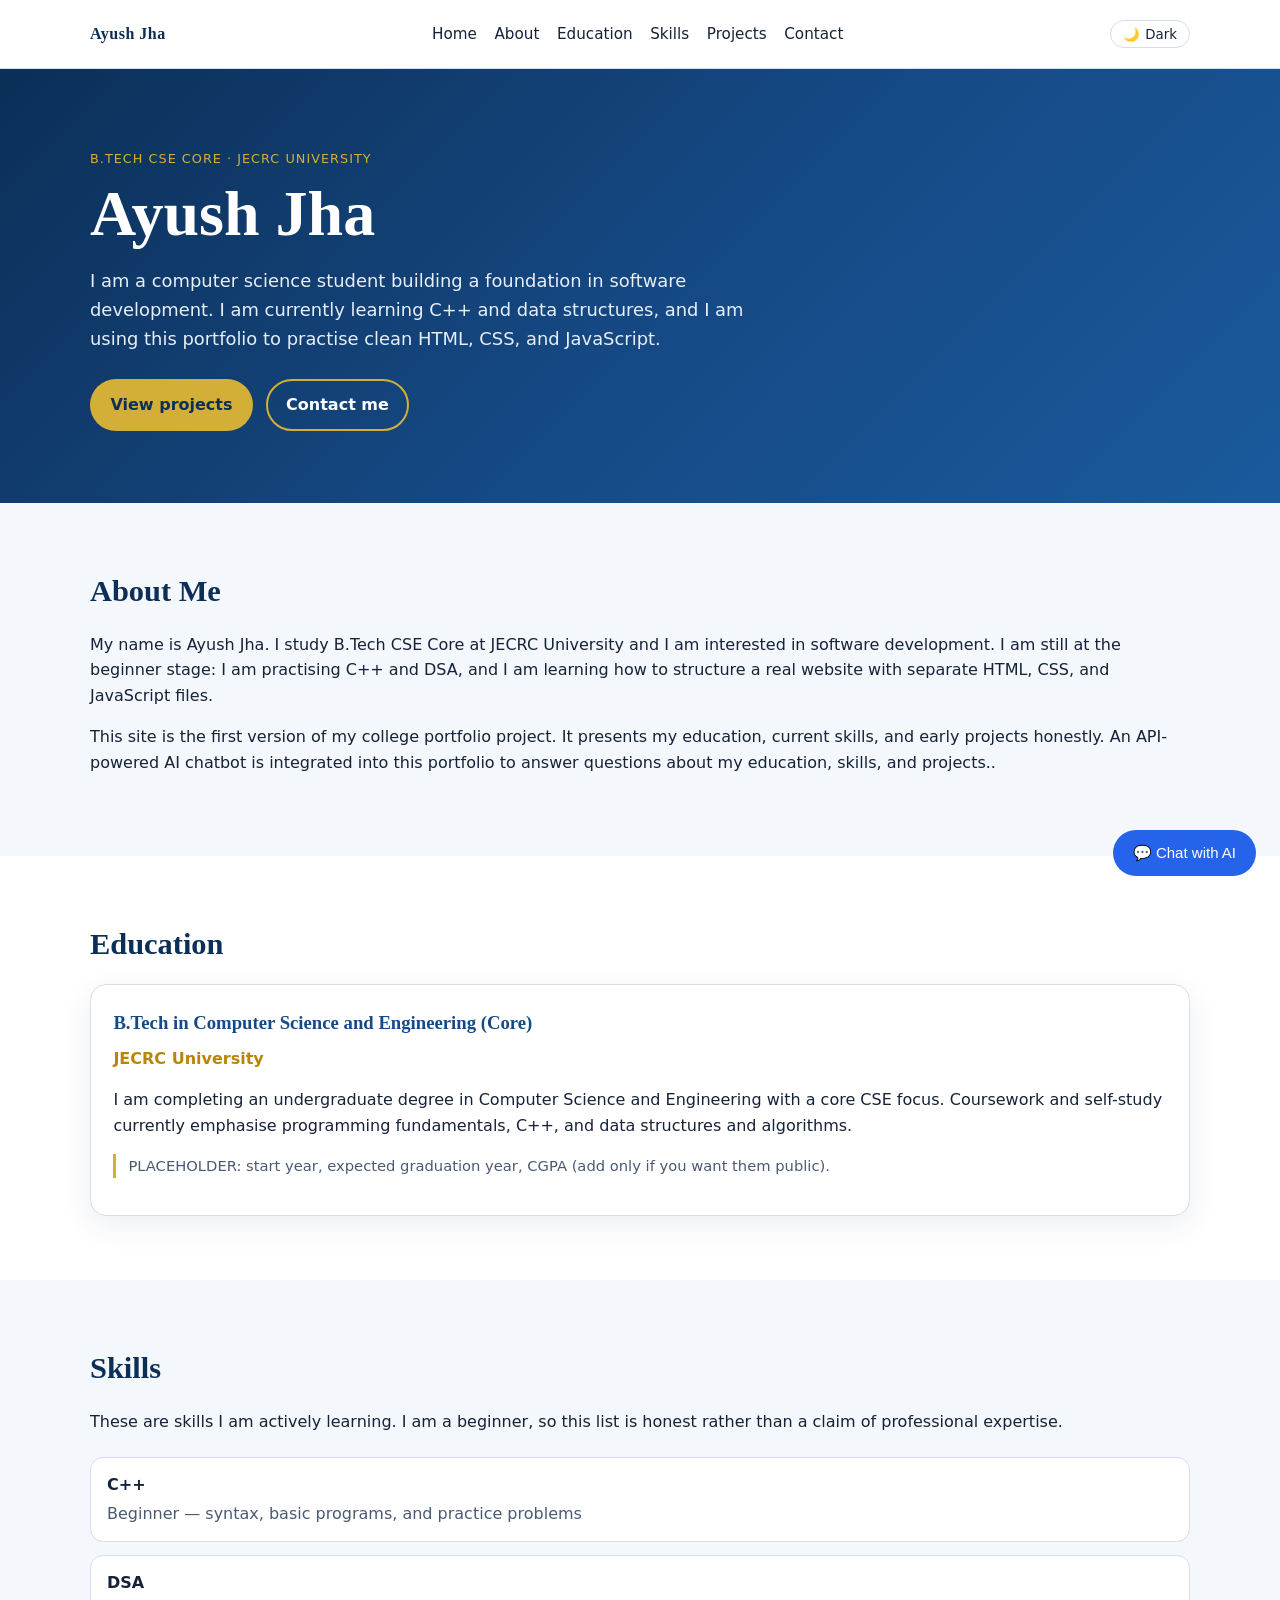
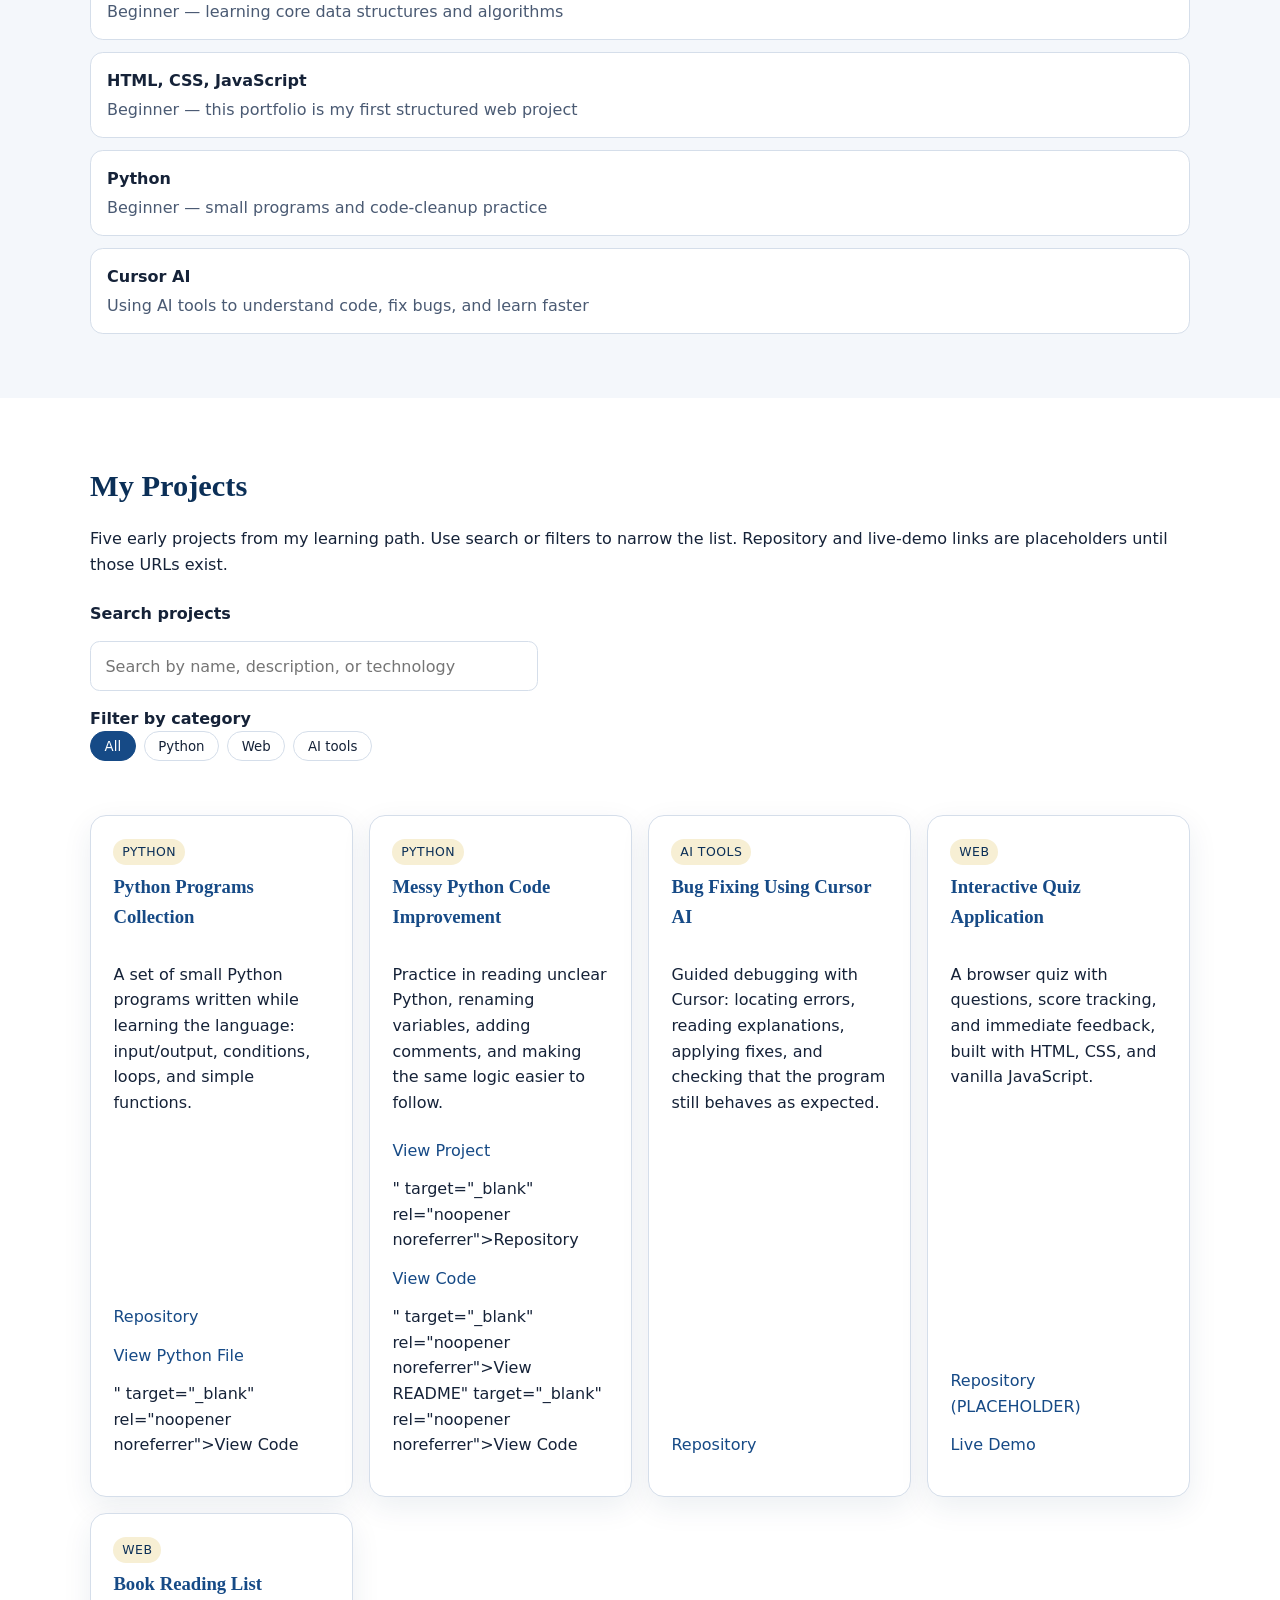
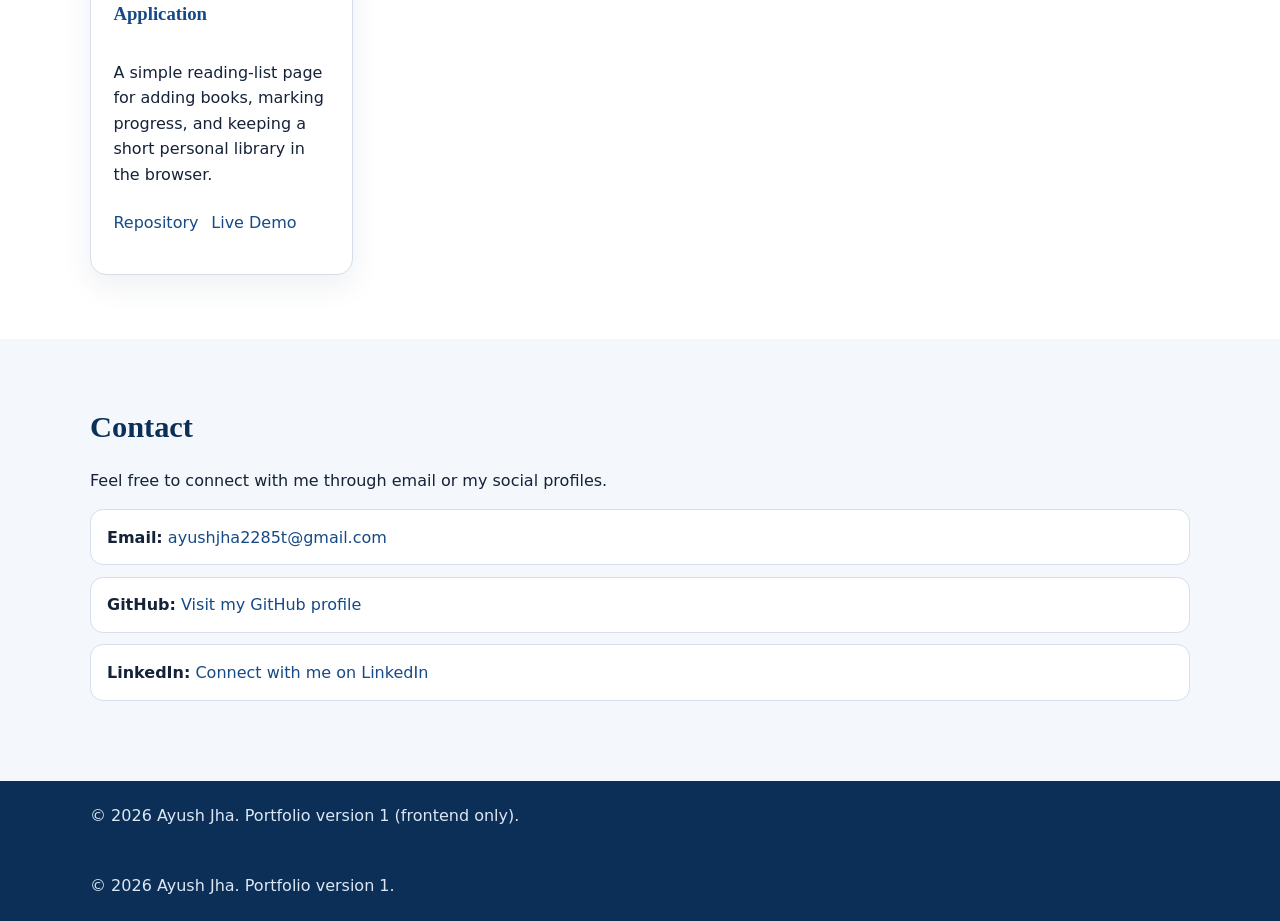
==== commit 2a12edcf: "Fix messy Python project links" ====
--- a/index.html
+++ b/index.html
@@ -216,8 +216,8 @@
                 comments, and making the same logic easier to follow.
               </p>
               <p class="project-links">
-                <a href="https://github.com/ayushjha2285t-sudo/my_portfolio2461/tree/main/messy-python-code" target="_blank" rel="noopener noreferrer">Repository</a>
-                <a href="https://github.com/ayushjha2285t-sudo/my_portfolio2461/blob/main/messy-python-code/README.md" target="_blank" rel="noopener noreferrer">View README</a>" target="_blank" rel="noopener noreferrer">View Code</a>
+                <a href="<a href="https://github.com/ayushjha2285t-sudo/my_portfolio2461/tree/main/messy-python-code" target="_blank" rel="noopener noreferrer">View Project</a>" target="_blank" rel="noopener noreferrer">Repository</a>
+                <a href="<a href="https://github.com/ayushjha2285t-sudo/my_portfolio2461/blob/main/messy-python-code/messy_code.py" target="_blank" rel="noopener noreferrer">View Code</a>" target="_blank" rel="noopener noreferrer">View README</a>" target="_blank" rel="noopener noreferrer">View Code</a>
               </p>
             </article>
 
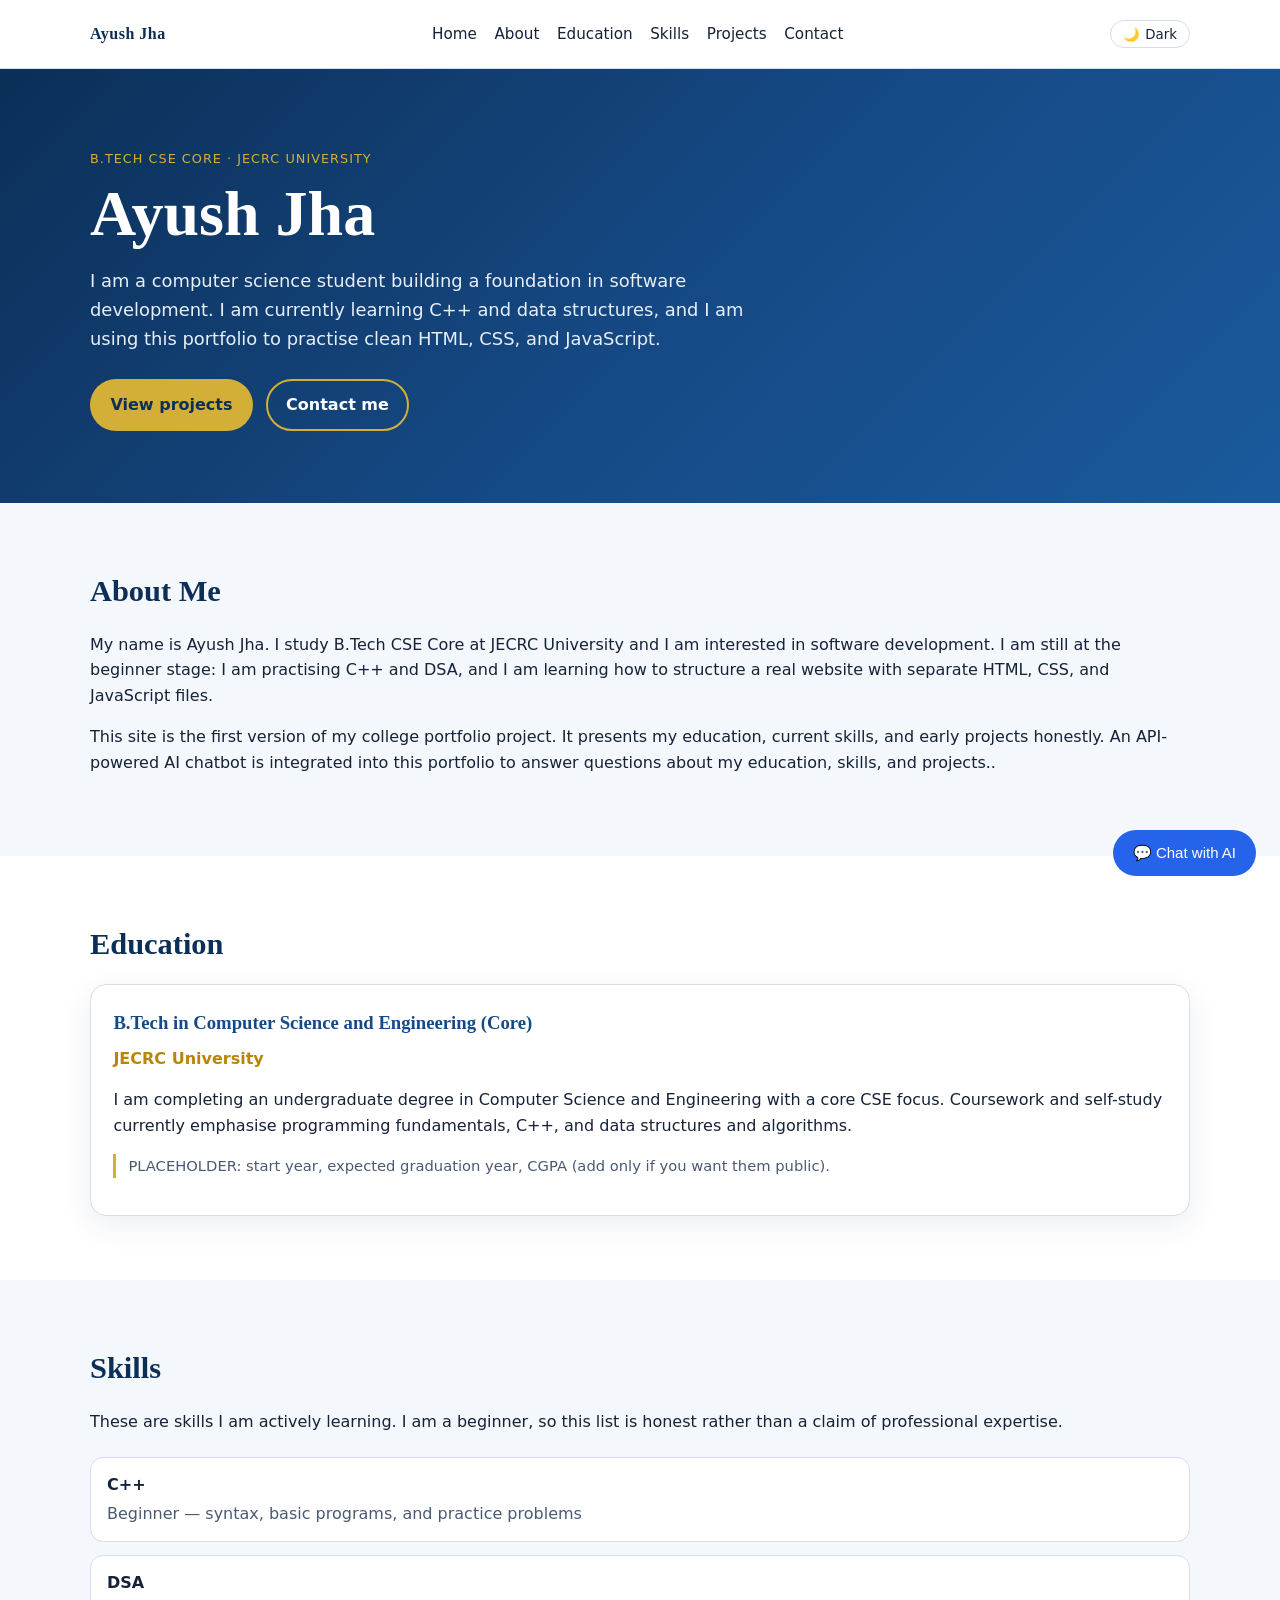
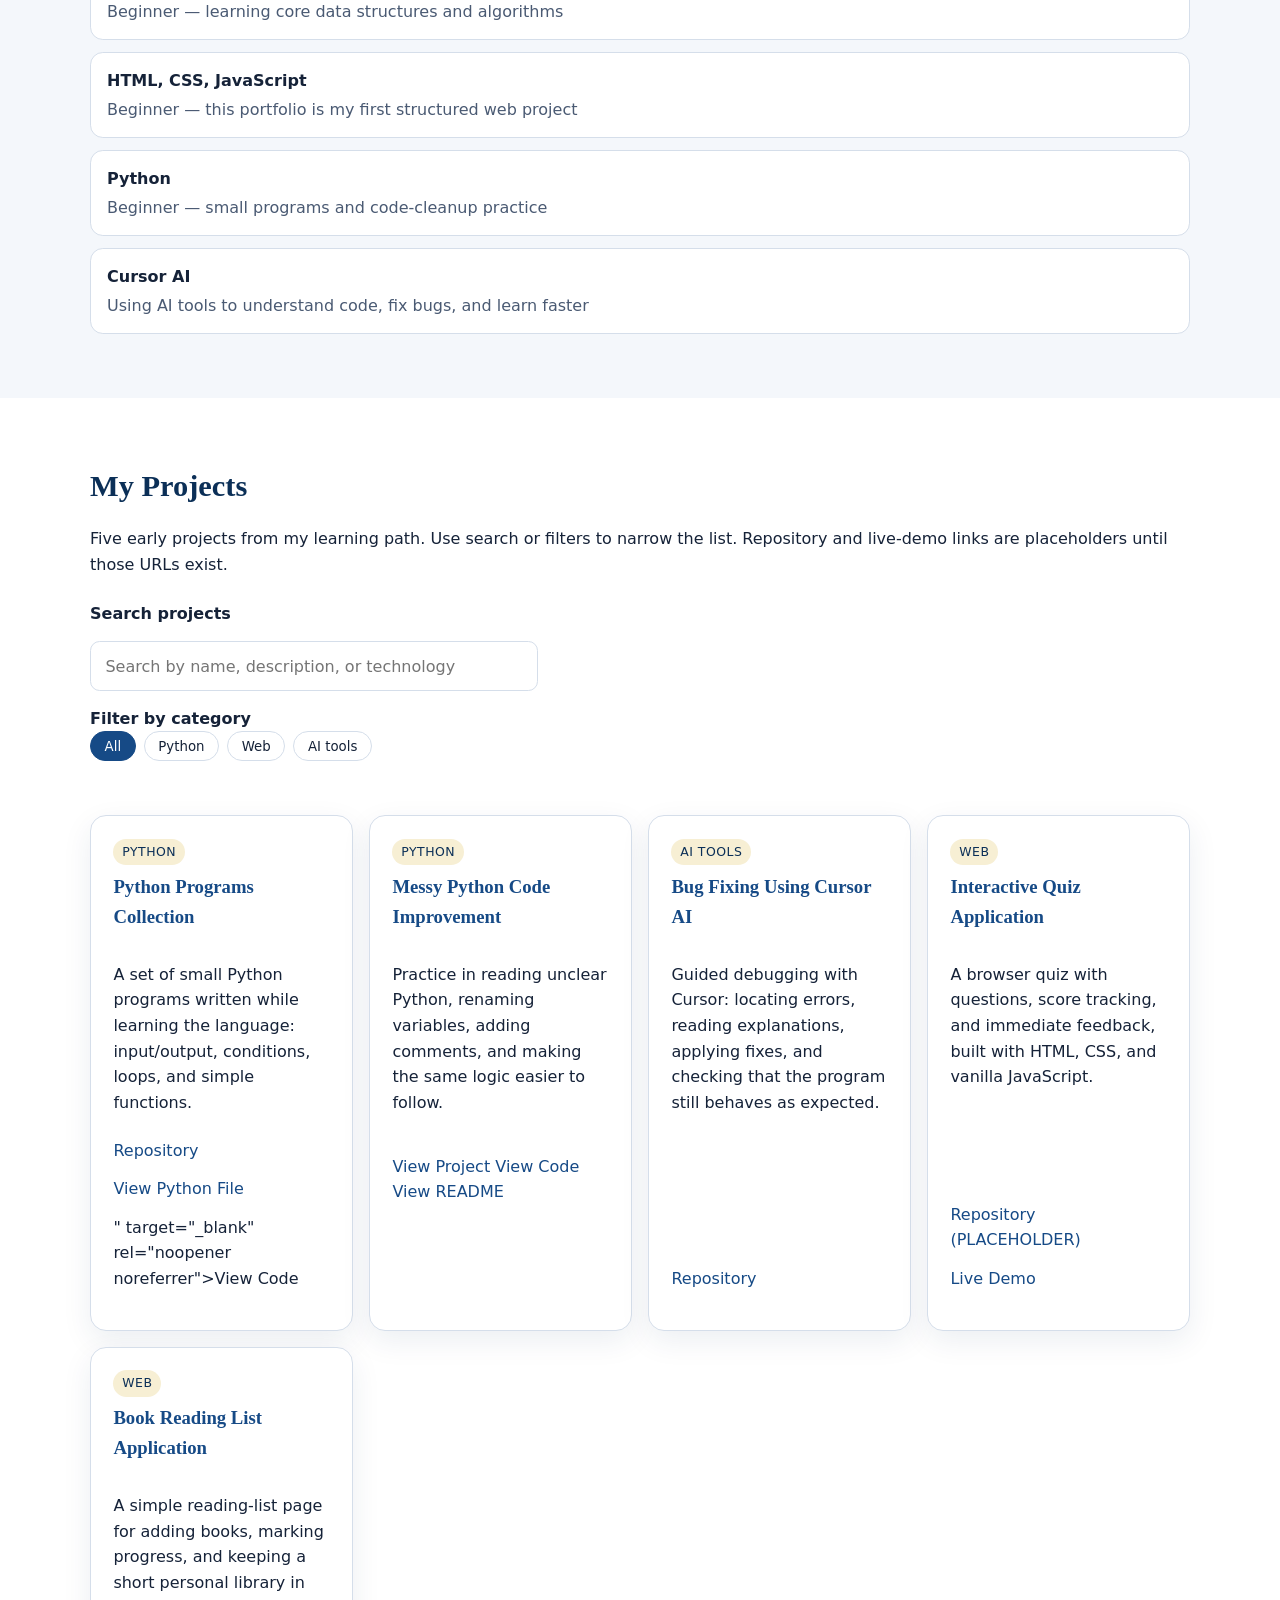
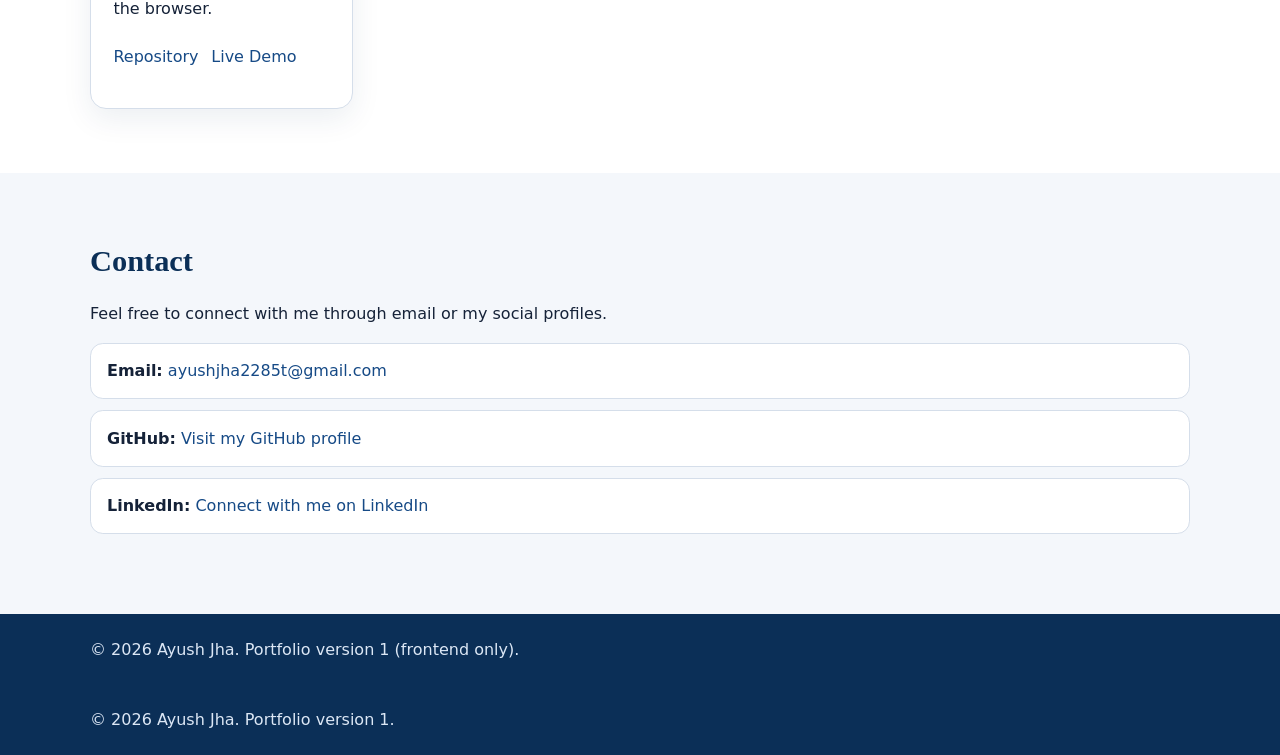
==== commit bcad31cb: "Fix Messy Python project links" ====
--- a/index.html
+++ b/index.html
@@ -215,10 +215,11 @@
                 Practice in reading unclear Python, renaming variables, adding
                 comments, and making the same logic easier to follow.
               </p>
-              <p class="project-links">
-                <a href="<a href="https://github.com/ayushjha2285t-sudo/my_portfolio2461/tree/main/messy-python-code" target="_blank" rel="noopener noreferrer">View Project</a>" target="_blank" rel="noopener noreferrer">Repository</a>
-                <a href="<a href="https://github.com/ayushjha2285t-sudo/my_portfolio2461/blob/main/messy-python-code/messy_code.py" target="_blank" rel="noopener noreferrer">View Code</a>" target="_blank" rel="noopener noreferrer">View README</a>" target="_blank" rel="noopener noreferrer">View Code</a>
-              </p>
+              <p>
+                <a href="https://github.com/ayushjha2285t-sudo/my_portfolio2461/tree/main/messy-python-code" target="_blank" rel="noopener noreferrer">View Project</a>
+                <a href="https://github.com/ayushjha2285t-sudo/my_portfolio2461/blob/main/messy-python-code/messy_code.py" target="_blank" rel="noopener noreferrer">View Code</a>
+                <a href="https://github.com/ayushjha2285t-sudo/my_portfolio2461/blob/main/messy-python-code/README.md" target="_blank" rel="noopener noreferrer">View README</a>
+            </p>
             </article>
 
             <article
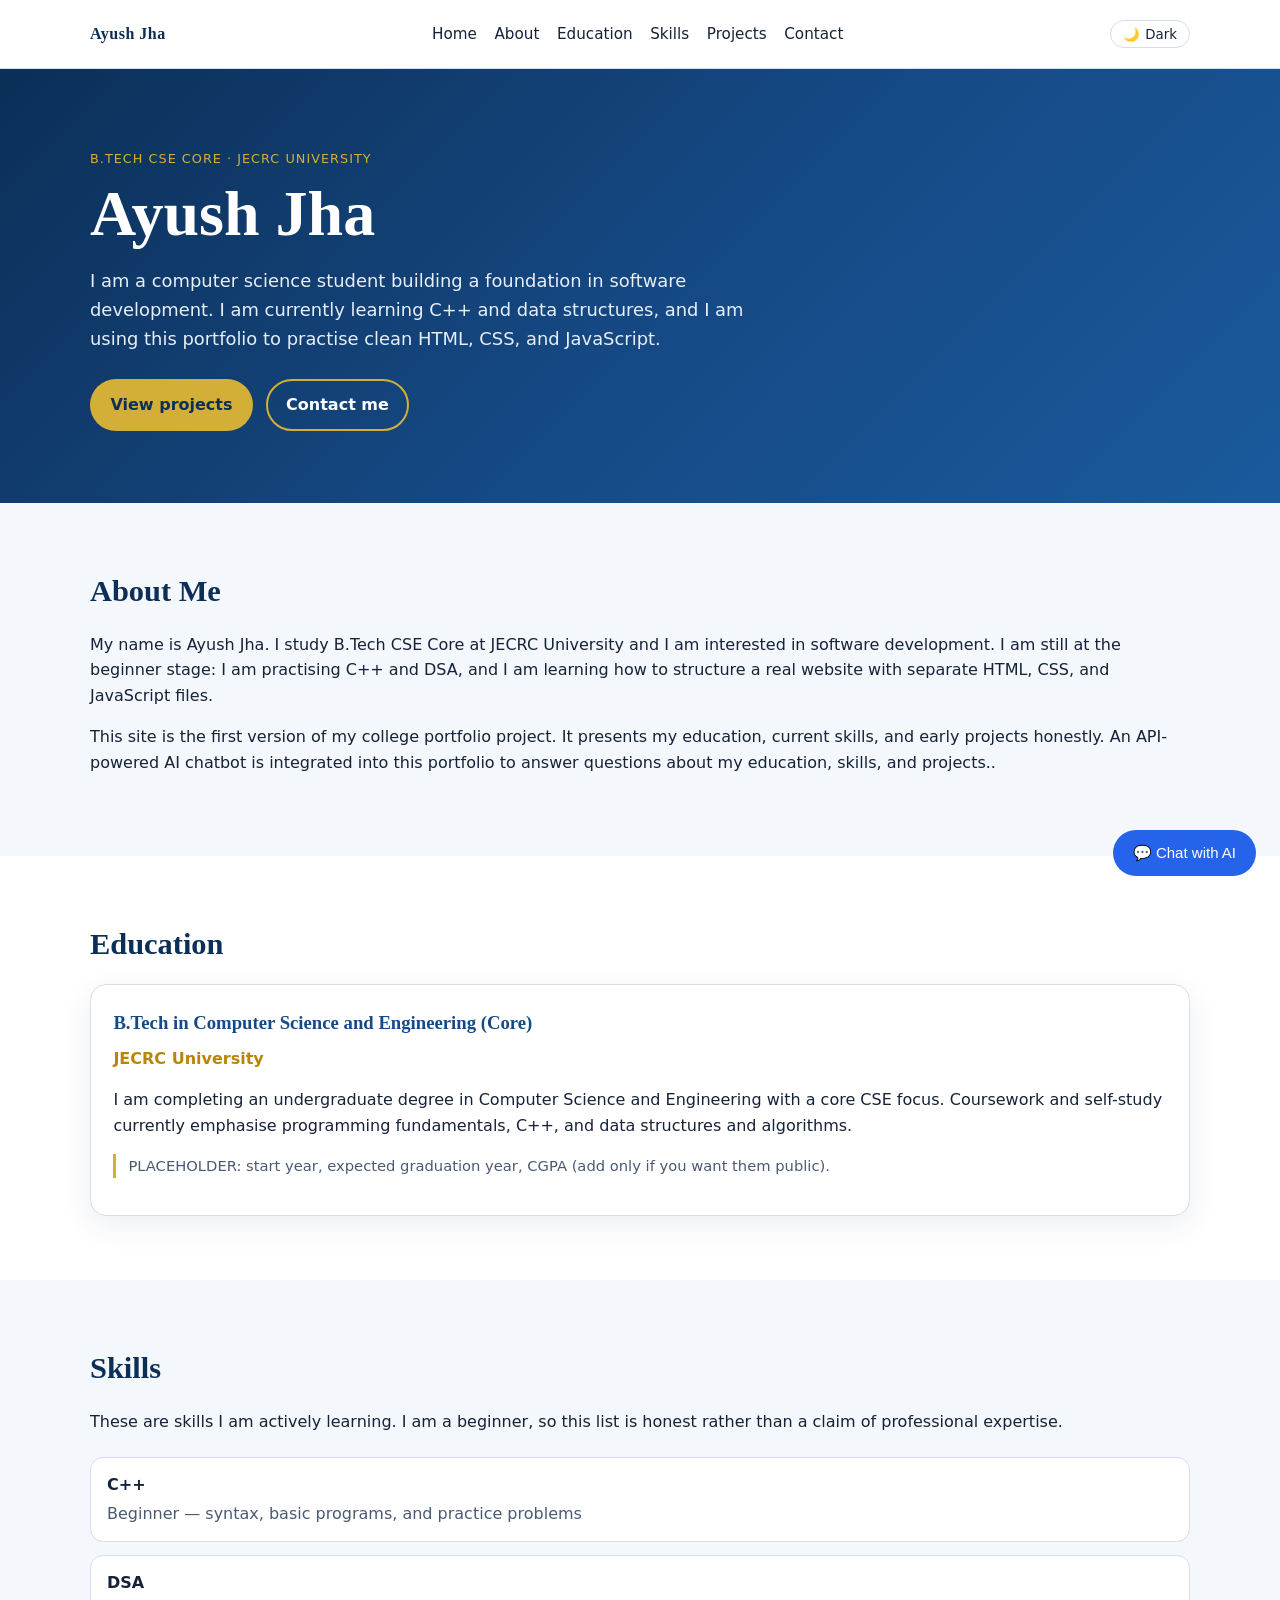
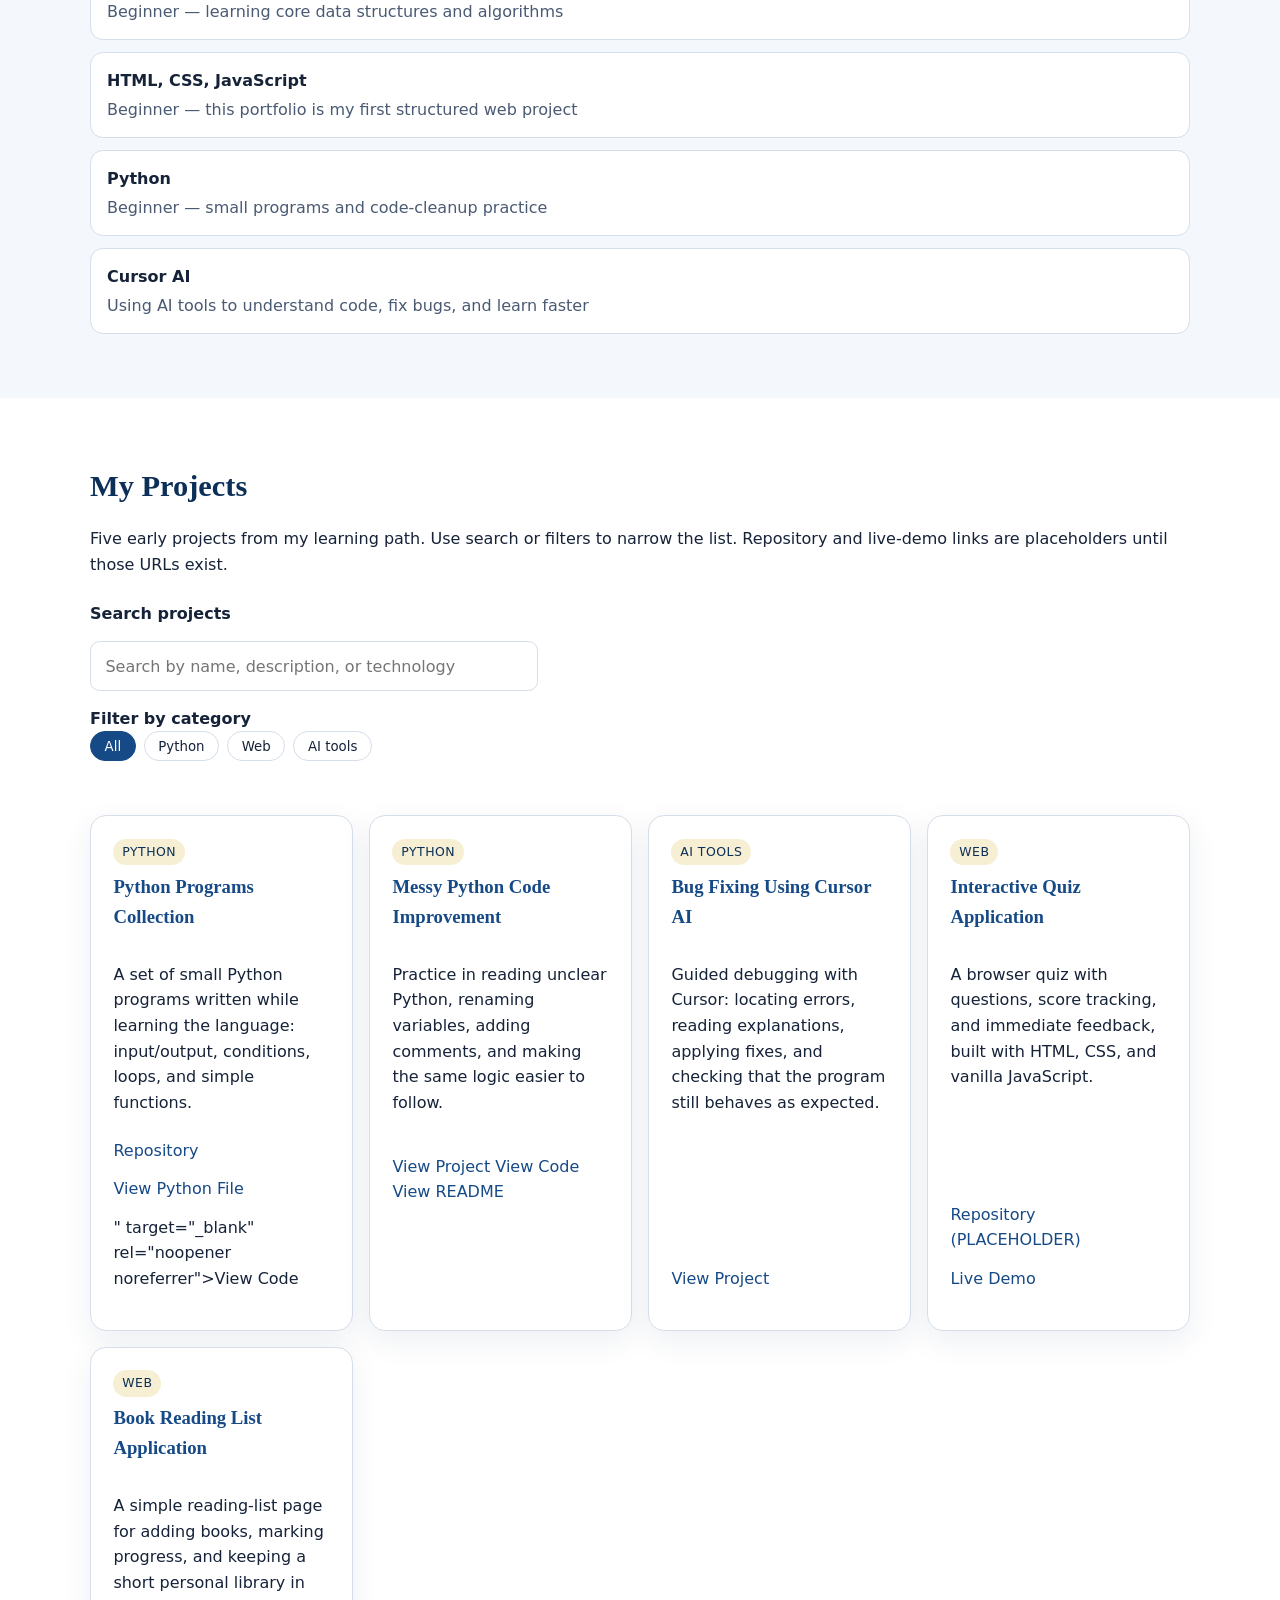
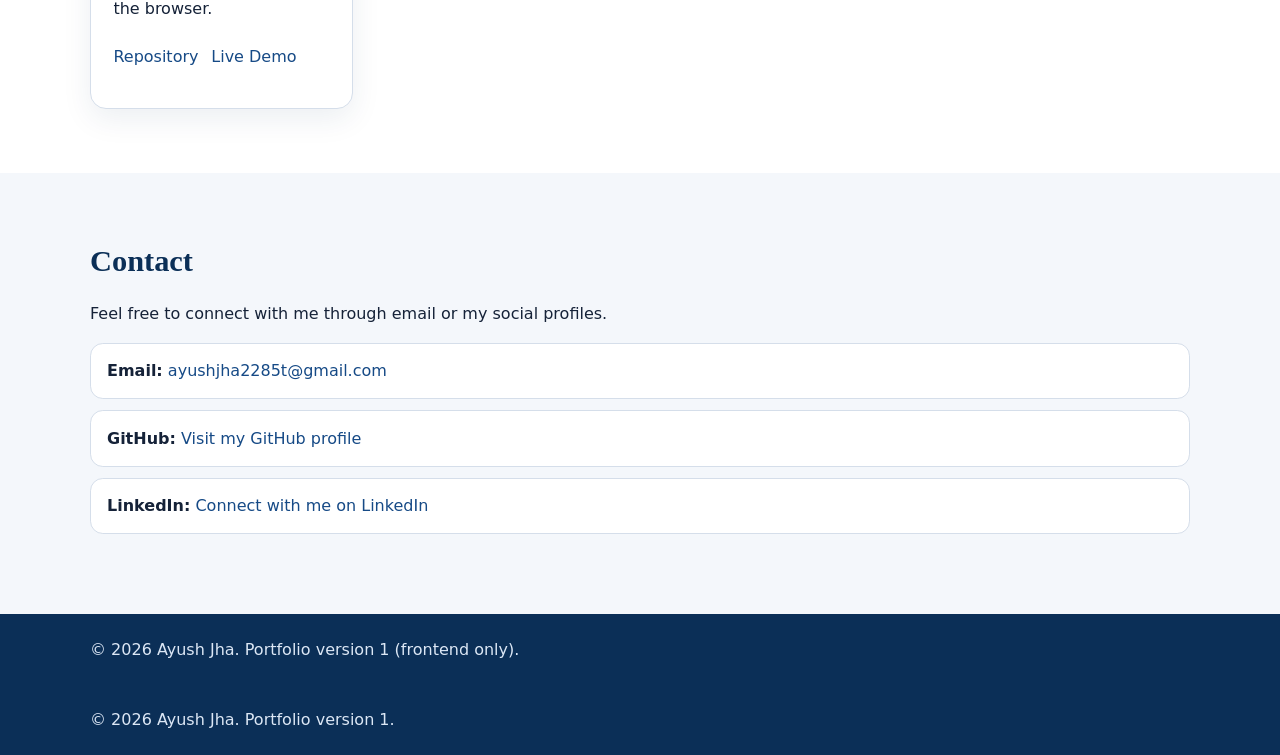
==== commit 267bc1ae: "Fix bug fixing project link" ====
--- a/index.html
+++ b/index.html
@@ -215,11 +215,11 @@
                 Practice in reading unclear Python, renaming variables, adding
                 comments, and making the same logic easier to follow.
               </p>
-              <p>
-                <a href="https://github.com/ayushjha2285t-sudo/my_portfolio2461/tree/main/messy-python-code" target="_blank" rel="noopener noreferrer">View Project</a>
-                <a href="https://github.com/ayushjha2285t-sudo/my_portfolio2461/blob/main/messy-python-code/messy_code.py" target="_blank" rel="noopener noreferrer">View Code</a>
-                <a href="https://github.com/ayushjha2285t-sudo/my_portfolio2461/blob/main/messy-python-code/README.md" target="_blank" rel="noopener noreferrer">View README</a>
-            </p>
+             <p>
+    <a href="https://github.com/ayushjha2285t-sudo/my_portfolio2461/tree/main/messy-python-code" target="_blank" rel="noopener noreferrer">View Project</a>
+    <a href="https://github.com/ayushjha2285t-sudo/my_portfolio2461/blob/main/messy-python-code/messy_code.py" target="_blank" rel="noopener noreferrer">View Code</a>
+    <a href="https://github.com/ayushjha2285t-sudo/my_portfolio2461/blob/main/messy-python-code/README.md" target="_blank" rel="noopener noreferrer">View README</a>
+</p>
             </article>
 
             <article
@@ -235,7 +235,8 @@
                 still behaves as expected.
               </p>
               <p class="project-links">
-                <a href="https://github.com/ayushjha2285t-sudo/PORTFOLIO/tree/main/bug-fixing-cursor-ai" target="_blank" rel="noopener noreferrer">Repository</a>
+                <a href="https://github.com/ayushjha2285t-sudo/my_portfolio2461/tree/main/bug-fixing-cursor-ai" target="_blank" rel="noopener noreferrer">View Project</a>
+         
                 
               </p>
             </article>
